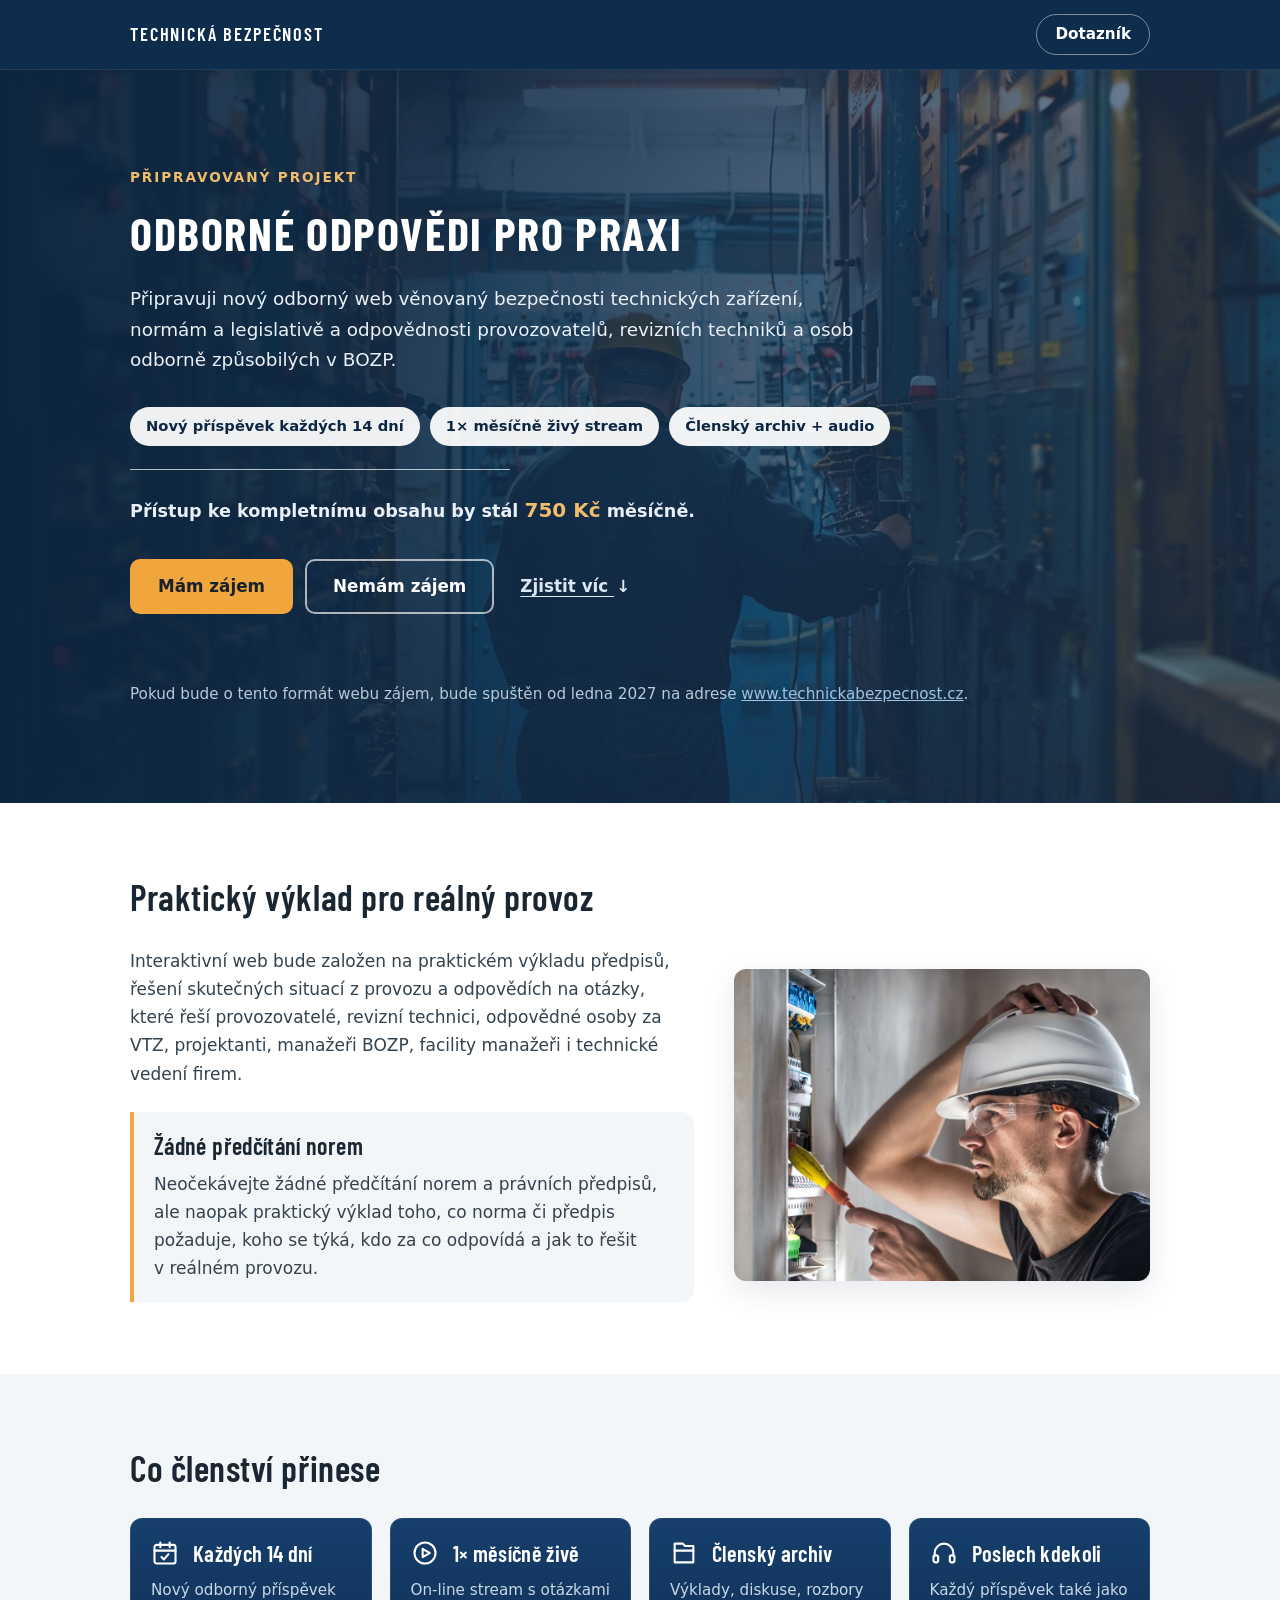
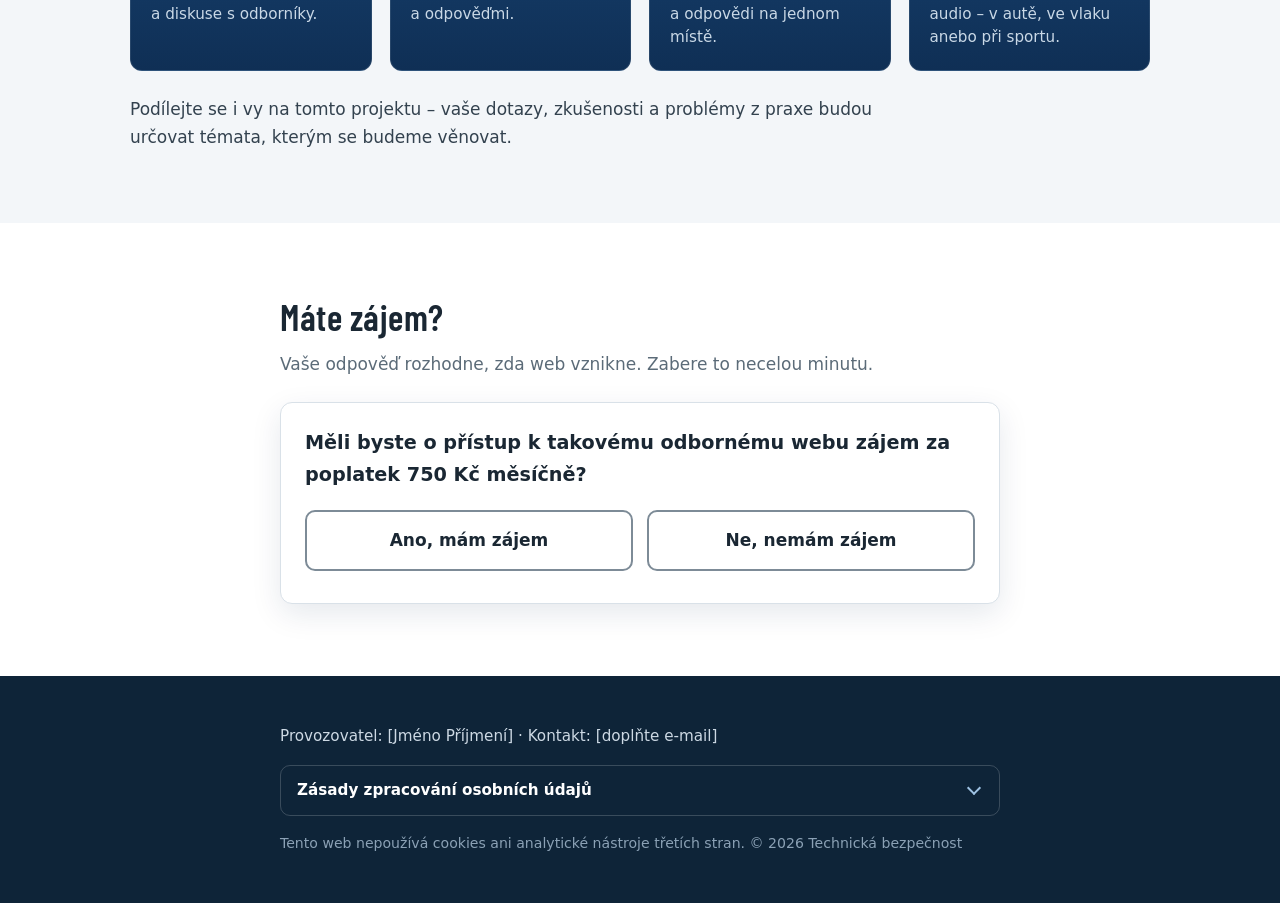
==== index.html @ 7aa8d055 "Nasazovací větev pro Hostinger public_html (generováno z claude/tech-security-landing-vhxx5r @ ac2c6" ====
<!DOCTYPE html>
<html lang="cs">
<head>
<meta charset="utf-8">
<meta name="viewport" content="width=device-width, initial-scale=1">
<title>Technická bezpečnost – odborné odpovědi pro praxi</title>
<meta name="description" content="Nový odborný web o bezpečnosti technických zařízení: praktický výklad norem, diskuse s odborníky a měsíční on-line stream. Plánované spuštění v lednu 2027.">
<meta property="og:type" content="website">
<meta property="og:title" content="Technická bezpečnost – odborné odpovědi pro praxi">
<meta property="og:description" content="Praktický výklad předpisů pro provozovatele, revizní techniky a manažery BOZP. Každých 14 dní nový příspěvek, 1× měsíčně on-line stream. Zapojte se.">
<!-- Po nasazení doplňte absolutní URL obrázku, např. https://vase-domena.cz/assets/og-image.jpg -->
<meta property="og:image" content="/assets/og-image.jpg">
<meta property="og:locale" content="cs_CZ">
<meta name="theme-color" content="#12365c">
<link rel="icon" href="favicon.svg" type="image/svg+xml">
<link rel="apple-touch-icon" href="assets/apple-touch-icon.png">
<link rel="stylesheet" href="assets/style.css">
<script src="assets/app.js" defer></script>
</head>
<body>
<a class="skip-link" href="#main">Přeskočit na obsah</a>

<header class="site-header">
  <div class="container header-row">
    <p class="brand">Technická bezpečnost</p>
    <a class="header-cta" href="#dotaznik">Dotazník</a>
  </div>
</header>

<main id="main">

  <section class="hero">
    <div class="container">
      <p class="eyebrow">Připravovaný projekt</p>
      <h1>Odborné odpovědi pro praxi</h1>
      <p class="lead">Připravuji nový odborný web věnovaný bezpečnosti technických zařízení, normám a&nbsp;legislativě a&nbsp;odpovědnosti provozovatelů, revizních techniků a&nbsp;osob odborně způsobilých v&nbsp;BOZP.</p>
      <ul class="hero-facts" role="list">
        <li>Nový příspěvek každých 14&nbsp;dní</li>
        <li>1×&nbsp;měsíčně živý stream</li>
        <li>Členský archiv + audio</li>
      </ul>
      <p class="hero-price">Přístup ke kompletnímu obsahu by stál <strong>750&nbsp;Kč</strong> měsíčně.</p>
      <div class="hero-actions">
        <a class="btn btn-accent" href="#dotaznik" data-vyber="ANO" aria-expanded="false" aria-controls="hero-panel-ano">Mám zájem</a>
        <a class="btn btn-outline-light" href="#dotaznik" data-vyber="NE" aria-expanded="false" aria-controls="hero-panel-ne">Nemám zájem</a>
        <a class="btn btn-ghost" href="#detaily">Zjistit víc <span aria-hidden="true">↓</span></a>
      </div>

      <div class="hero-form">
        <div id="hero-status" class="form-status"></div>
        <div class="hero-panel" id="hero-panel-ano">
          <div class="hero-panel-inner">
            <form id="form-ano-hero" class="reg-form hero-reg" action="api/submit.php" method="post">
              <input type="hidden" name="answer" value="ANO">
              <div class="hp-field" aria-hidden="true">
                <label for="kontrola-hero">Toto pole nevyplňujte</label>
                <input type="text" id="kontrola-hero" name="kontrola" tabindex="-1" autocomplete="off">
              </div>
              <div class="field-grid">
                <div class="field">
                  <label for="jmeno-h">Jméno</label>
                  <input type="text" id="jmeno-h" name="jmeno" required maxlength="100" autocomplete="given-name" aria-describedby="err-jmeno-h">
                  <p class="field-error" id="err-jmeno-h" hidden></p>
                </div>
                <div class="field">
                  <label for="prijmeni-h">Příjmení</label>
                  <input type="text" id="prijmeni-h" name="prijmeni" required maxlength="100" autocomplete="family-name" aria-describedby="err-prijmeni-h">
                  <p class="field-error" id="err-prijmeni-h" hidden></p>
                </div>
              </div>
              <div class="field">
                <label for="profese-h">Profese</label>
                <input type="text" id="profese-h" name="profese" required maxlength="100" autocomplete="organization-title" aria-describedby="hint-profese-h err-profese-h">
                <p class="field-hint" id="hint-profese-h">Např. revizní technik, manažer BOZP, facility manažer…</p>
                <p class="field-error" id="err-profese-h" hidden></p>
              </div>
              <div class="field">
                <label for="email-h">E-mail</label>
                <input type="email" id="email-h" name="email" required maxlength="254" autocomplete="email" inputmode="email" placeholder="jmeno@firma.cz" aria-describedby="hint-email-h err-email-h">
                <p class="field-hint" id="hint-email-h">E-mail použijeme jen k&nbsp;informování o&nbsp;tomto projektu.</p>
                <p class="field-error" id="err-email-h" hidden></p>
              </div>
              <div class="form-error" id="form-error-ano-hero" role="alert" hidden></div>
              <button class="btn btn-accent" type="submit">Odeslat / Mám zájem</button>
              <p class="gdpr-note">Odesláním formuláře projevujete zájem o&nbsp;připravovanou službu a&nbsp;žádáte o&nbsp;zaslání informace o&nbsp;jejím spuštění. Jméno, příjmení, profesi a&nbsp;e-mail zpracovávám jen pro tento účel a&nbsp;nejpozději do 31.&nbsp;3.&nbsp;2027 je smažu. Podrobnosti: <a href="#zasady-text">Zásady zpracování osobních údajů</a>.</p>
            </form>
          </div>
        </div>
        <div class="hero-panel" id="hero-panel-ne">
          <div class="hero-panel-inner">
            <form id="form-ne-hero" class="ne-form hero-ne" action="api/submit.php" method="post">
              <input type="hidden" name="answer" value="NE">
              <div class="hp-field" aria-hidden="true">
                <label for="kontrola-hero-ne">Toto pole nevyplňujte</label>
                <input type="text" id="kontrola-hero-ne" name="kontrola" tabindex="-1" autocomplete="off">
              </div>
              <p class="ne-intro">Rozumíme. Potvrďte prosím svou odpověď&nbsp;– je zcela anonymní.</p>
              <div class="form-error" role="alert" hidden></div>
              <button class="btn btn-secondary" type="submit">Odeslat odpověď</button>
            </form>
          </div>
        </div>
      </div>

      <p class="hero-note">Pokud bude o&nbsp;tento formát webu zájem, bude spuštěn od ledna 2027 na adrese <a href="https://www.technickabezpecnost.cz">www.technickabezpecnost.cz</a>.</p>
    </div>
  </section>

  <section class="section" id="detaily" aria-labelledby="h-detaily">
    <div class="container">
      <h2 id="h-detaily">Praktický výklad pro reálný provoz</h2>
      <div class="split">
        <div class="split-text">
          <p>Interaktivní web bude založen na praktickém výkladu předpisů, řešení skutečných situací z&nbsp;provozu a&nbsp;odpovědích na otázky, které řeší provozovatelé, revizní technici, odpovědné osoby za VTZ, projektanti, manažeři BOZP, facility manažeři i&nbsp;technické vedení firem.</p>
          <div class="callout">
            <h3>Žádné předčítání norem</h3>
            <p>Neočekávejte žádné předčítání norem a&nbsp;právních předpisů, ale naopak praktický výklad toho, co norma či předpis požaduje, koho se týká, kdo za co odpovídá a&nbsp;jak to řešit v&nbsp;reálném provozu.</p>
          </div>
        </div>
        <figure class="split-media">
          <img src="assets/foto-vyklad.jpg" alt="Revizní technik v ochranné přilbě a brýlích kontroluje rozvaděč s pojistkami" width="1000" height="750" loading="lazy">
        </figure>
      </div>
    </div>
  </section>

  <section class="section section-soft" aria-labelledby="h-obsah">
    <div class="container">
      <h2 id="h-obsah">Co členství přinese</h2>
      <div class="cards">
        <article class="card">
          <div class="card-icon" aria-hidden="true">
            <svg viewBox="0 0 24 24" fill="none" stroke="currentColor" stroke-width="1.8" stroke-linecap="round" stroke-linejoin="round"><rect x="3" y="5" width="18" height="16" rx="2"/><path d="M8 3v4M16 3v4M3 10h18"/><path d="M9 15.5l2 2 4-4.5"/></svg>
          </div>
          <h3>Každých 14&nbsp;dní</h3>
          <p>Nový odborný příspěvek a&nbsp;diskuse s&nbsp;odborníky.</p>
        </article>
        <article class="card">
          <div class="card-icon" aria-hidden="true">
            <svg viewBox="0 0 24 24" fill="none" stroke="currentColor" stroke-width="1.8" stroke-linecap="round" stroke-linejoin="round"><circle cx="12" cy="12" r="9"/><path d="M10 8.5l6 3.5-6 3.5z"/></svg>
          </div>
          <h3>1×&nbsp;měsíčně živě</h3>
          <p>On-line stream s&nbsp;otázkami a&nbsp;odpověďmi.</p>
        </article>
        <article class="card">
          <div class="card-icon" aria-hidden="true">
            <svg viewBox="0 0 24 24" fill="none" stroke="currentColor" stroke-width="1.8" stroke-linecap="round" stroke-linejoin="round"><path d="M4 4h7l2 2h7v14H4z"/><path d="M4 10h16"/></svg>
          </div>
          <h3>Členský archiv</h3>
          <p>Výklady, diskuse, rozbory a&nbsp;odpovědi na jednom místě.</p>
        </article>
        <article class="card">
          <div class="card-icon" aria-hidden="true">
            <svg viewBox="0 0 24 24" fill="none" stroke="currentColor" stroke-width="1.8" stroke-linecap="round" stroke-linejoin="round"><path d="M4 14v-2a8 8 0 0 1 16 0v2"/><rect x="3" y="14" width="4" height="6" rx="1.5"/><rect x="17" y="14" width="4" height="6" rx="1.5"/></svg>
          </div>
          <h3>Poslech kdekoli</h3>
          <p>Každý příspěvek také jako audio&nbsp;– v&nbsp;autě, ve vlaku anebo při sportu.</p>
        </article>
      </div>
      <p class="cards-outro">Podílejte se i&nbsp;vy na tomto projektu&nbsp;– vaše dotazy, zkušenosti a&nbsp;problémy z&nbsp;praxe budou určovat témata, kterým se budeme věnovat.</p>
    </div>
  </section>

  <section class="section poll-section" id="dotaznik" aria-labelledby="h-dotaznik">
    <div class="container narrow">
      <h2 id="h-dotaznik">Máte zájem?</h2>
      <p class="poll-lead">Vaše odpověď rozhodne, zda web vznikne. Zabere to necelou minutu.</p>
      <div class="poll">
        <p class="poll-question" id="poll-question">Měli byste o&nbsp;přístup k&nbsp;takovému odbornému webu zájem za poplatek 750&nbsp;Kč měsíčně?</p>

        <div class="poll-options" role="radiogroup" aria-labelledby="poll-question">
          <span class="poll-option">
            <input class="poll-radio" type="radio" id="ans-ano" name="answer_ui" value="ANO">
            <label class="poll-btn" for="ans-ano">Ano, mám zájem</label>
          </span>
          <span class="poll-option">
            <input class="poll-radio" type="radio" id="ans-ne" name="answer_ui" value="NE">
            <label class="poll-btn" for="ans-ne">Ne, nemám zájem</label>
          </span>
        </div>

        <!-- Úspěch se ohlašuje přesunem fokusu (JS); live region by
             způsobil dvojí čtení toutéž čtečkou. -->
        <div id="form-status" class="form-status"></div>

        <div class="form-panel panel-ano">
          <div class="form-panel-inner">
            <form id="form-ano" class="reg-form" action="api/submit.php" method="post">
              <input type="hidden" name="answer" value="ANO">
              <div class="hp-field" aria-hidden="true">
                <label for="kontrola-ano">Toto pole nevyplňujte</label>
                <input type="text" id="kontrola-ano" name="kontrola" tabindex="-1" autocomplete="off">
              </div>
              <p class="reg-intro">Skvělé! Nechte nám na sebe kontakt&nbsp;– dáme vám vědět, jakmile bude o&nbsp;spuštění webu rozhodnuto. Všechna pole jsou povinná.</p>
              <div class="field-grid">
                <div class="field">
                  <label for="jmeno">Jméno</label>
                  <input type="text" id="jmeno" name="jmeno" required maxlength="100" autocomplete="given-name" aria-describedby="err-jmeno">
                  <p class="field-error" id="err-jmeno" hidden></p>
                </div>
                <div class="field">
                  <label for="prijmeni">Příjmení</label>
                  <input type="text" id="prijmeni" name="prijmeni" required maxlength="100" autocomplete="family-name" aria-describedby="err-prijmeni">
                  <p class="field-error" id="err-prijmeni" hidden></p>
                </div>
              </div>
              <div class="field">
                <label for="profese">Profese</label>
                <input type="text" id="profese" name="profese" required maxlength="100" autocomplete="organization-title" aria-describedby="hint-profese err-profese">
                <p class="field-hint" id="hint-profese">Např. revizní technik, manažer BOZP, facility manažer…</p>
                <p class="field-error" id="err-profese" hidden></p>
              </div>
              <div class="field">
                <label for="email">E-mail</label>
                <input type="email" id="email" name="email" required maxlength="254" autocomplete="email" inputmode="email" placeholder="jmeno@firma.cz" aria-describedby="hint-email err-email">
                <p class="field-hint" id="hint-email">E-mail použijeme jen k&nbsp;informování o&nbsp;tomto projektu.</p>
                <p class="field-error" id="err-email" hidden></p>
              </div>
              <div class="form-error" id="form-error-ano" role="alert" hidden></div>
              <button class="btn btn-accent" type="submit">Odeslat / Mám zájem</button>
              <p class="gdpr-note">Odesláním formuláře projevujete zájem o&nbsp;připravovanou službu a&nbsp;žádáte o&nbsp;zaslání informace o&nbsp;jejím spuštění. Jméno, příjmení, profesi a&nbsp;e-mail zpracovávám jen pro tento účel a&nbsp;nejpozději do 31.&nbsp;3.&nbsp;2027 je smažu. Podrobnosti: <a href="#zasady-text">Zásady zpracování osobních údajů</a>.</p>
            </form>
          </div>
        </div>

        <div class="form-panel panel-ne">
          <div class="form-panel-inner">
            <form id="form-ne" class="ne-form" action="api/submit.php" method="post">
              <input type="hidden" name="answer" value="NE">
              <div class="hp-field" aria-hidden="true">
                <label for="kontrola-ne">Toto pole nevyplňujte</label>
                <input type="text" id="kontrola-ne" name="kontrola" tabindex="-1" autocomplete="off">
              </div>
              <p class="ne-intro">Rozumíme. I&nbsp;záporná odpověď nám pomůže rozhodnout o&nbsp;podobě projektu. Odpověď je zcela anonymní.</p>
              <div class="form-error" id="form-error-ne" role="alert" hidden></div>
              <button class="btn btn-secondary" type="submit">Odeslat odpověď</button>
            </form>
          </div>
        </div>
      </div>
    </div>
  </section>

</main>

<footer class="site-footer">
  <div class="container narrow">
    <p class="footer-owner">Provozovatel: [Jméno Příjmení] · Kontakt: [doplňte e-mail]</p>
    <details id="zasady" class="privacy">
      <summary>Zásady zpracování osobních údajů</summary>
      <div class="privacy-body">
        <p id="zasady-text"><strong>Správce:</strong> [Jméno Příjmení], fyzická osoba připravující projekt Technická bezpečnost, e-mail: [doplňte e-mail].</p>
        <p><strong>Jaké údaje a&nbsp;proč:</strong> Pokud vyplníte registrační formulář zájemce, zpracovávám vaše jméno, příjmení, profesi a&nbsp;e-mailovou adresu, a&nbsp;to výhradně za účelem vyhodnocení zájmu o&nbsp;připravovanou službu a&nbsp;zaslání informace o&nbsp;jejím spuštění (nejpozději do konce listopadu 2026). Právním základem je provedení opatření před uzavřením smlouvy na vaši žádost (čl.&nbsp;6 odst.&nbsp;1 písm.&nbsp;b) GDPR). Poskytnutí údajů je dobrovolné; bez nich vám však informaci o&nbsp;spuštění nebudu moci zaslat. Odpověď „NE“ se ukládá zcela anonymně, bez jakýchkoli osobních údajů.</p>
        <p><strong>Doba uložení:</strong> Údaje uchovám do odeslání informace o&nbsp;rozhodnutí o&nbsp;spuštění či nespuštění služby a&nbsp;poté po přiměřenou dobu pro vyřízení případných navazujících žádostí, nejpozději do 31.&nbsp;3.&nbsp;2027. Poté je smažu. Pokud se ke spuštěné službě zaregistrujete, budou vaše údaje dále zpracovávány v&nbsp;rámci smluvního vztahu, o&nbsp;čemž budete samostatně informováni.</p>
        <p><strong>Komu údaje předávám:</strong> Nikomu, s&nbsp;výjimkou poskytovatele webhostingu, na jehož serverech data technicky leží (zpracovatel). Údaje nepředávám mimo EU/EHP a&nbsp;nevyužívám je k&nbsp;automatizovanému rozhodování ani profilování. Server poskytovatele může z&nbsp;bezpečnostních důvodů krátkodobě zaznamenávat IP adresy v&nbsp;provozních lozích.</p>
        <p><strong>Cookies:</strong> Tento web nepoužívá žádné cookies ani jiné sledovací technologie.</p>
        <p><strong>Vaše práva:</strong> Máte právo na přístup ke svým údajům, jejich opravu či výmaz, omezení zpracování, přenositelnost a&nbsp;právo vznést námitku. Stačí napsat na výše uvedený e-mail. Máte rovněž právo podat stížnost u&nbsp;Úřadu pro ochranu osobních údajů (<a href="https://uoou.gov.cz">uoou.gov.cz</a>).</p>
      </div>
    </details>
    <p class="footer-meta">Tento web nepoužívá cookies ani analytické nástroje třetích stran. © 2026 Technická bezpečnost</p>
  </div>
</footer>

</body>
</html>
---- assets/style.css ----
/* ============================================================
   Technická bezpečnost – landing page
   Čisté CSS bez závislostí. Tělový text: systémová písma.
   Nadpisy: Barlow Condensed – self-host (OFL, viz fonts/
   LICENSE-OFL.txt), žádné externí CDN kvůli GDPR.
   ============================================================ */

@font-face {
  font-family: 'Barlow Condensed';
  font-style: normal;
  font-display: swap;
  font-weight: 600;
  src: url('fonts/barlow-condensed-latin-ext-600-normal.woff2') format('woff2');
  unicode-range: U+0100-02BA, U+02BD-02C5, U+02C7-02CC, U+02CE-02D7, U+02DD-02FF, U+0304, U+0308, U+0329, U+1D00-1DBF, U+1E00-1E9F, U+1EF2-1EFF, U+2020, U+20A0-20AB, U+20AD-20C0, U+2113, U+2C60-2C7F, U+A720-A7FF;
}

@font-face {
  font-family: 'Barlow Condensed';
  font-style: normal;
  font-display: swap;
  font-weight: 600;
  src: url('fonts/barlow-condensed-latin-600-normal.woff2') format('woff2');
  unicode-range: U+0000-00FF, U+0131, U+0152-0153, U+02BB-02BC, U+02C6, U+02DA, U+02DC, U+0304, U+0308, U+0329, U+2000-206F, U+20AC, U+2122, U+2191, U+2193, U+2212, U+2215, U+FEFF, U+FFFD;
}

@font-face {
  font-family: 'Barlow Condensed';
  font-style: normal;
  font-display: swap;
  font-weight: 700;
  src: url('fonts/barlow-condensed-latin-ext-700-normal.woff2') format('woff2');
  unicode-range: U+0100-02BA, U+02BD-02C5, U+02C7-02CC, U+02CE-02D7, U+02DD-02FF, U+0304, U+0308, U+0329, U+1D00-1DBF, U+1E00-1E9F, U+1EF2-1EFF, U+2020, U+20A0-20AB, U+20AD-20C0, U+2113, U+2C60-2C7F, U+A720-A7FF;
}

@font-face {
  font-family: 'Barlow Condensed';
  font-style: normal;
  font-display: swap;
  font-weight: 700;
  src: url('fonts/barlow-condensed-latin-700-normal.woff2') format('woff2');
  unicode-range: U+0000-00FF, U+0131, U+0152-0153, U+02BB-02BC, U+02C6, U+02DA, U+02DC, U+0304, U+0308, U+0329, U+2000-206F, U+20AC, U+2122, U+2191, U+2193, U+2212, U+2215, U+FEFF, U+FFFD;
}

:root {
  --c-primary: #12365c;
  --c-primary-dark: #0c2743;
  --c-hero-top: #0e2c4c;
  --c-hero-bottom: #16406e;
  --c-accent: #f0a63c;
  --c-accent-text: #17222c;
  --c-ink: #1a2733;
  --c-body: #33424f;
  --c-muted: #5b6b78;
  --c-bg: #ffffff;
  --c-bg-soft: #f3f6f9;
  --c-line: #d9e1e8;
  /* Rámečky ovládacích prvků musí mít kontrast >= 3:1 (WCAG 1.4.11);
     světlá --c-line zůstává jen pro dekorativní okraje karet. */
  --c-line-strong: #7d8b97;
  --c-ok: #1e7d43;
  --c-ok-bg: #ecf7f0;
  --c-err: #b3261e;
  --c-err-bg: #fdecea;
  --c-footer-bg: #0e2438;
  --c-footer-text: #cdd9e4;
  --radius: 12px;
  --shadow: 0 10px 30px rgba(14, 44, 76, 0.10);
  --focus: #12365c;
}

* { box-sizing: border-box; }

html {
  scroll-behavior: smooth;
}

body {
  margin: 0;
  font-family: system-ui, -apple-system, "Segoe UI", Roboto, "Helvetica Neue", Arial, sans-serif;
  font-size: 1.0625rem;
  line-height: 1.65;
  color: var(--c-body);
  background: var(--c-bg);
  -webkit-text-size-adjust: 100%;
}

h1, h2, h3 {
  font-family: 'Barlow Condensed', 'Arial Narrow', Arial, system-ui, sans-serif;
  font-weight: 600;
  letter-spacing: 0.015em;
  color: var(--c-ink);
  line-height: 1.2;
  margin: 0 0 0.6em;
}

p { margin: 0 0 1em; }

a { color: var(--c-primary); }
a:hover { color: var(--c-primary-dark); }

:focus-visible {
  outline: 3px solid var(--focus);
  outline-offset: 2px;
  border-radius: 4px;
}

.container {
  max-width: 1060px;
  margin: 0 auto;
  padding: 0 20px;
}

.container.narrow { max-width: 760px; }

/* --- Skip link -------------------------------------------- */

.skip-link {
  position: absolute;
  left: -9999px;
  top: 0;
  background: var(--c-primary);
  color: #fff;
  padding: 10px 18px;
  border-radius: 0 0 8px 0;
  z-index: 100;
}

.skip-link:focus {
  left: 0;
  outline-color: #f2bd6b;
}

/* --- Hlavička a hero -------------------------------------- */

.site-header {
  background: var(--c-hero-top);
  border-bottom: 1px solid rgba(255, 255, 255, 0.08);
}

.header-row {
  display: flex;
  align-items: center;
  justify-content: space-between;
  padding-top: 14px;
  padding-bottom: 14px;
}

.brand {
  margin: 0;
  color: #fff;
  font-family: 'Barlow Condensed', 'Arial Narrow', Arial, system-ui, sans-serif;
  font-weight: 600;
  letter-spacing: 0.1em;
  text-transform: uppercase;
  font-size: 1.15rem;
}

.header-cta {
  color: #fff;
  text-decoration: none;
  font-weight: 600;
  font-size: 0.95rem;
  border: 1px solid rgba(255, 255, 255, 0.45);
  border-radius: 999px;
  padding: 7px 18px;
}

.header-cta:hover {
  color: #fff;
  background: rgba(255, 255, 255, 0.12);
}

.hero {
  /* Fotografie s modrým překryvem: vlevo téměř neprůhledný kvůli textu,
     vpravo nechává vyniknout snímek. Barva pod tím je fallback,
     kdyby se fotografie nenačetla. */
  background-color: var(--c-hero-top);
  background-image:
    linear-gradient(100deg, rgba(11, 36, 62, 0.95) 0%, rgba(13, 42, 72, 0.84) 45%, rgba(16, 48, 82, 0.52) 100%),
    url('foto-hero.jpg');
  background-size: cover, cover;
  background-position: center, center 35%;
  color: #e9f0f7;
  padding: 96px 0;
}

/* Na úzkém displeji jde text přes celou šířku – překryv musí být plošný */
@media (max-width: 760px) {
  .hero {
    background-image:
      linear-gradient(rgba(11, 36, 62, 0.93), rgba(13, 42, 72, 0.88)),
      url('foto-hero.jpg');
  }
}

.hero .eyebrow {
  color: #f2bd6b;
  text-transform: uppercase;
  letter-spacing: 0.14em;
  font-size: 0.85rem;
  font-weight: 700;
  margin-bottom: 16px;
}

.hero h1 {
  color: #fff;
  text-transform: uppercase;
  font-weight: 700;
  font-size: clamp(1.9rem, 4vw, 2.9rem);
  letter-spacing: 0.035em;
  margin-bottom: 24px;
}

.hero .lead {
  font-size: 1.15rem;
  max-width: 62ch;
  margin-bottom: 0;
}

.hero-facts {
  list-style: none;
  display: flex;
  flex-wrap: wrap;
  gap: 10px;
  padding: 0 0 24px;
  margin: 32px 0 0;
  width: fit-content;
  max-width: 100%;
  position: relative;
}

/* Oddělovač pod štítky: jedna nepřerušovaná bílá linka, 1 px,
   v poloviční šíři řady štítků */
.hero-facts::after {
  content: "";
  position: absolute;
  left: 0;
  bottom: 0;
  width: 50%;
  height: 1px;
  background: rgba(255, 255, 255, 0.7);
}

.hero-facts li {
  background: rgba(255, 255, 255, 0.93);
  border-radius: 999px;
  padding: 7px 16px;
  font-size: 0.92rem;
  font-weight: 600;
  color: var(--c-primary-dark);
  white-space: nowrap;
}

.hero-price {
  font-size: 1.1rem;
  font-weight: 700;
  color: #e9f0f7;
  margin: 24px 0 0;
}

.hero-price strong {
  color: #f2bd6b;
  font-size: 1.25rem;
}

.hero-actions {
  display: flex;
  flex-wrap: wrap;
  gap: 12px;
  margin: 32px 0 16px;
}

/* --- Formulář přímo v hero ---------------------------------- */

.hero-form {
  max-width: 620px;
}

.hero-panel {
  display: grid;
  grid-template-rows: 0fr;
  visibility: hidden;
  transition: grid-template-rows 0.35s ease, visibility 0s linear 0.35s;
}

.hero-panel-inner {
  min-height: 0;
  overflow: hidden;
  padding: 2px 0 24px;
}

.hero-panel.open {
  grid-template-rows: 1fr;
  visibility: visible;
  transition: grid-template-rows 0.35s ease, visibility 0s;
}

/* Rozbalený formulář dostává vlastní tmavou podložku – drží osu
   stránky a text nikdy neleží na surové fotografii */
.hero-reg, .hero-ne {
  background: rgba(9, 30, 52, 0.55);
  border: 1px solid rgba(255, 255, 255, 0.10);
  border-radius: var(--radius);
  padding: 20px;
}

.hero-reg .gdpr-note {
  margin-top: 18px;
  padding-top: 14px;
  border-top: 1px solid rgba(255, 255, 255, 0.16);
}

.hero-reg .field label { color: #e9f0f7; }
.hero-reg .field-hint { color: #b9c9d9; }
.hero-reg .field-error { color: #ffb0a6; }
.hero-reg .gdpr-note { color: #b9c9d9; }
.hero-reg .gdpr-note a { color: #9fc3e4; }
.hero-reg .gdpr-note a:hover { color: #c9dff2; }

.hero-ne .ne-intro { color: #e9f0f7; }

#hero-status .success-box { margin: 20px 0 24px; }

/* Rozbalený stav CTA (nastavuje JS přes aria-expanded) */
a[data-vyber][aria-expanded="true"].btn-accent {
  background: #d98a1f;
  color: var(--c-accent-text);
}

a[data-vyber][aria-expanded="true"].btn-outline-light {
  background: rgba(255, 255, 255, 0.18);
}

/* Po odpovědi zmizí CTA volby i formuláře v hero */
.hero-answered a[data-vyber],
.hero-answered .hero-panel {
  display: none;
}

.hero-answered .hero-actions { margin: 24px 0 6px; }
.hero-answered .btn-ghost { padding-left: 0; }

.hero-note {
  color: #b9c9d9;
  font-size: 0.95rem;
  margin: 0;
}

.hero-note a {
  color: #9fc3e4;
}

.hero-note a:hover {
  color: #c9dff2;
}

/* Na tmavém pozadí musí být focus kroužek světlý */
.site-header :focus-visible,
.hero :focus-visible,
.site-footer :focus-visible {
  outline-color: #f2bd6b;
}

/* --- Tlačítka --------------------------------------------- */

.btn {
  display: inline-block;
  border: 0;
  border-radius: 10px;
  padding: 14px 28px;
  font-size: 1.05rem;
  font-weight: 700;
  font-family: inherit;
  text-decoration: none;
  cursor: pointer;
  transition: background-color 0.15s ease, transform 0.15s ease;
}

.btn:active { transform: translateY(1px); }

.btn-accent {
  background: var(--c-accent);
  color: var(--c-accent-text);
}

.btn-accent:hover {
  background: #e69426;
  color: var(--c-accent-text);
}

.btn-primary {
  background: var(--c-primary);
  color: #fff;
}

.btn-primary:hover {
  background: var(--c-primary-dark);
  color: #fff;
}

.btn-secondary {
  background: #fff;
  color: var(--c-primary);
  border: 2px solid var(--c-primary);
  padding: 12px 26px;
}

.btn-secondary:hover {
  background: var(--c-bg-soft);
}

/* Světlá obrysová a nenápadná varianta pro CTA na tmavém hero */
.btn-outline-light {
  background: transparent;
  color: #fff;
  border: 2px solid rgba(255, 255, 255, 0.65);
  padding: 12px 26px;
}

.btn-outline-light:hover {
  background: rgba(255, 255, 255, 0.12);
  color: #fff;
}

.btn-ghost {
  background: transparent;
  color: #dbe6f1;
  padding: 14px 14px;
  text-decoration: underline;
  text-underline-offset: 4px;
  font-weight: 600;
}

.btn-ghost:hover {
  color: #fff;
}

/* Šipka není součást podtržení */
.btn-ghost span {
  display: inline-block;
  text-decoration: none;
  margin-left: 2px;
}

.btn[disabled] {
  opacity: 0.65;
  cursor: wait;
}

/* --- Sekce ------------------------------------------------- */

.section { padding: 72px 0; }

.section-soft { background: var(--c-bg-soft); }

.section h2 {
  font-size: clamp(1.65rem, 3.4vw, 2.25rem);
  margin-bottom: 0.8em;
}

/* Dvousloupcová sekce text + obrázek */
.split {
  display: grid;
  grid-template-columns: minmax(0, 1.15fr) minmax(0, 0.85fr);
  gap: 40px;
  align-items: center;
}

.split-media {
  margin: 0;
}

.split-media img {
  display: block;
  width: 100%;
  height: auto;
  border-radius: var(--radius);
  box-shadow: var(--shadow);
}

@media (max-width: 760px) {
  .split { grid-template-columns: 1fr; gap: 24px; }
  .split-media { max-width: 380px; margin: 0 auto; }
}

.callout {
  border-left: 4px solid var(--c-accent);
  background: var(--c-bg-soft);
  border-radius: 0 var(--radius) var(--radius) 0;
  padding: 20px;
  margin-top: 24px;
}

.callout h3 {
  font-size: 1.5rem;
  margin-bottom: 0.4em;
}

.callout p { margin: 0; }

/* --- Karty ------------------------------------------------- */

.cards {
  display: grid;
  grid-template-columns: repeat(auto-fit, minmax(230px, 1fr));
  gap: 18px;
}

.cards-outro {
  max-width: 72ch;
  margin: 24px 0 0;
}

/* Karty: hlavička ikonka+nadpis vedle sebe, popisek přes celou šířku –
   žádné prázdné rohy ani těsné lámání textu. */
.card {
  display: grid;
  grid-template-columns: 28px 1fr;
  column-gap: 14px;
  align-items: center;
  align-content: start;
  background: linear-gradient(180deg, #163f6c, #0f2f55);
  border: 1px solid rgba(255, 255, 255, 0.10);
  border-radius: var(--radius);
  padding: 20px;
}

.card-icon {
  width: 28px;
  height: 28px;
  color: #fff;
}

.card-icon svg {
  width: 100%;
  height: 100%;
}

.card h3 {
  font-size: 1.4rem;
  margin: 0;
  color: #fff;
}

.card p {
  grid-column: 1 / -1;
  margin: 12px 0 0;
  font-size: 0.95rem;
  line-height: 1.55;
  color: #c9d8e6;
}

/* --- Dotazník ---------------------------------------------- */

.poll-section,
#detaily {
  scroll-margin-top: 20px;
}

.poll-section h2 { margin-bottom: 12px; }

.poll-lead {
  color: var(--c-muted);
  margin: 0 0 24px;
}

#dotaznik.answered .poll-lead { display: none; }

.poll {
  background: var(--c-bg);
  border: 1px solid var(--c-line);
  border-radius: var(--radius);
  box-shadow: var(--shadow);
  padding: 24px;
}

.poll-question {
  font-size: 1.2rem;
  font-weight: 700;
  color: var(--c-ink);
  margin-bottom: 20px;
}

.poll-options {
  display: flex;
  gap: 14px;
  flex-wrap: wrap;
  margin-bottom: 8px;
}

.poll-option { flex: 1 1 200px; display: flex; }

/* Radio je skryté vizuálně, ale zůstává ovladatelné klávesnicí */
.poll-radio {
  position: absolute;
  width: 1px;
  height: 1px;
  margin: -1px;
  padding: 0;
  overflow: hidden;
  clip: rect(0 0 0 0);
  white-space: nowrap;
  border: 0;
}

.poll-btn {
  flex: 1;
  text-align: center;
  border: 2px solid var(--c-line-strong);
  border-radius: 10px;
  padding: 14px 18px;
  font-weight: 700;
  color: var(--c-ink);
  cursor: pointer;
  transition: border-color 0.15s ease, background-color 0.15s ease, color 0.15s ease;
}

.poll-btn:hover { border-color: var(--c-primary); }

/* Během odesílání jsou volby zamčené i vizuálně */
.poll-radio:disabled + .poll-btn {
  opacity: 0.65;
  cursor: default;
}

.poll-radio:checked + .poll-btn {
  background: var(--c-primary);
  border-color: var(--c-primary);
  color: #fff;
}

/* Fallback pro prohlížeče bez :focus-visible – bez něj by fokus
   na klipem skrytém radiu neměl žádnou viditelnou indikaci. */
.poll-radio:focus + .poll-btn {
  outline: 3px solid var(--focus);
  outline-offset: 2px;
}

/* Moderní prohlížeče indikaci omezí jen na klávesnicový fokus. */
.poll-radio:focus:not(:focus-visible) + .poll-btn {
  outline: none;
}

.poll-radio:focus-visible + .poll-btn {
  outline: 3px solid var(--focus);
  outline-offset: 2px;
}

/* --- Rozbalovací panely ------------------------------------
   Základ (starý prohlížeč bez :has a bez JS): oba panely jsou vidět.
   S podporou :has je řídí zaškrtnuté radio – i bez JavaScriptu.
   JavaScript v prohlížeči bez :has přepíná třídu .open (html.no-has).
   ------------------------------------------------------------ */

.form-panel {
  display: grid;
  grid-template-rows: 1fr;
}

.form-panel-inner { min-height: 0; padding: 0 4px; margin: 0 -4px; }

@supports selector(:has(*)) {
  .form-panel {
    grid-template-rows: 0fr;
    visibility: hidden;
    transition: grid-template-rows 0.35s ease, visibility 0s linear 0.35s;
  }

  .form-panel-inner { overflow: hidden; }

  .poll:has(#ans-ano:checked) .panel-ano,
  .poll:has(#ans-ne:checked) .panel-ne {
    grid-template-rows: 1fr;
    visibility: visible;
    transition: grid-template-rows 0.35s ease, visibility 0s;
  }
}

/* JS fallback bez :has – bez animace; display místo grid+visibility,
   aby fungoval i v prohlížečích bez CSS gridu. */
html.no-has .form-panel {
  display: none;
}

html.no-has .form-panel.open {
  display: block;
}

/* Po úspěšném odeslání zmizí otázka i formuláře */
.poll.poll-done .poll-question,
.poll.poll-done .poll-options,
.poll.poll-done .form-panel {
  display: none;
}

/* --- Formuláře --------------------------------------------- */

.reg-form, .ne-form { padding-top: 18px; }

.reg-intro, .ne-intro { color: var(--c-body); }

.field-grid {
  display: grid;
  grid-template-columns: 1fr 1fr;
  gap: 0 16px;
}

.field { margin-bottom: 16px; }

.field label {
  display: block;
  font-weight: 600;
  font-size: 0.95rem;
  color: var(--c-ink);
  margin-bottom: 6px;
}

.field input {
  width: 100%;
  font: inherit;
  color: var(--c-ink);
  background: #fff;
  border: 1.5px solid var(--c-line-strong);
  border-radius: 10px;
  padding: 11px 13px;
}

.field input::placeholder {
  color: var(--c-muted);
  opacity: 1;
}

.field input:focus-visible {
  outline: 3px solid var(--focus);
  outline-offset: 1px;
  border-color: var(--c-primary);
}

.field input[aria-invalid="true"] {
  border-color: var(--c-err);
}

.field-hint {
  font-size: 0.88rem;
  color: var(--c-muted);
  margin: 6px 0 0;
}

.field-error {
  font-size: 0.9rem;
  font-weight: 600;
  color: var(--c-err);
  margin: 6px 0 0;
}

.form-error {
  background: var(--c-err-bg);
  color: var(--c-err);
  font-weight: 600;
  border-radius: 10px;
  padding: 12px 16px;
  margin-bottom: 16px;
}

.gdpr-note {
  font-size: 0.88rem;
  color: var(--c-muted);
  margin: 14px 0 0;
}

/* Honeypot – mimo obrazovku, pro roboty ale v DOM */
.hp-field {
  position: absolute;
  left: -9999px;
  top: auto;
  width: 1px;
  height: 1px;
  overflow: hidden;
}

/* --- Success ------------------------------------------------ */

.form-status:focus { outline: none; }

.success-box {
  display: flex;
  gap: 14px;
  align-items: flex-start;
  background: var(--c-ok-bg);
  border: 1px solid #bfe3cc;
  border-radius: var(--radius);
  padding: 20px;
}

.success-box .success-icon {
  flex: 0 0 auto;
  width: 30px;
  height: 30px;
  color: var(--c-ok);
}

.success-box p {
  margin: 2px 0 0;
  font-weight: 600;
  color: #14532d;
}

/* --- Patička ------------------------------------------------ */

.site-footer {
  background: var(--c-footer-bg);
  color: var(--c-footer-text);
  padding: 48px 0;
  font-size: 0.95rem;
}

.site-footer a { color: #9fc3e4; }
.site-footer a:hover { color: #c9dff2; }

.footer-owner { margin-bottom: 16px; }

.privacy {
  border: 1px solid rgba(255, 255, 255, 0.18);
  border-radius: 10px;
  padding: 0;
  margin-bottom: 16px;
}

.privacy summary {
  cursor: pointer;
  font-weight: 700;
  color: #fff;
  padding: 12px 44px 12px 16px;
  position: relative;
  list-style: none;
}

.privacy summary::-webkit-details-marker { display: none; }

.privacy summary::after {
  content: "";
  position: absolute;
  right: 20px;
  top: 50%;
  width: 8px;
  height: 8px;
  border-right: 2px solid #9fc3e4;
  border-bottom: 2px solid #9fc3e4;
  transform: translateY(-70%) rotate(45deg);
  transition: transform 0.2s ease;
}

.privacy[open] summary::after {
  transform: translateY(-30%) rotate(225deg);
}

.privacy-body {
  padding: 4px 16px 12px;
  font-size: 0.92rem;
}

.privacy-body strong { color: #fff; }

.footer-meta {
  margin: 0;
  color: #8ba1b5;
  font-size: 0.88rem;
}

/* --- Fallback stránky (odpovědi PHP bez JS) + admin --------- */

.fallback-page {
  background: var(--c-bg-soft);
  padding: 40px 16px;
}

.fallback-card {
  max-width: 640px;
  margin: 0 auto;
  background: #fff;
  border: 1px solid var(--c-line);
  border-radius: var(--radius);
  box-shadow: var(--shadow);
  padding: 32px 34px;
}

.fallback-card h1 {
  font-size: 1.5rem;
}

.admin-page .fallback-card { max-width: 960px; }

.stat-row {
  display: flex;
  gap: 14px;
  flex-wrap: wrap;
  margin: 18px 0;
}

.stat {
  flex: 1 1 140px;
  background: var(--c-bg-soft);
  border-radius: 10px;
  padding: 14px 18px;
  text-align: center;
}

.stat strong {
  display: block;
  font-size: 1.7rem;
  color: var(--c-primary);
}

.stat span {
  font-size: 0.88rem;
  color: var(--c-muted);
}

.table-wrap { overflow-x: auto; }

.admin-page table {
  border-collapse: collapse;
  width: 100%;
  font-size: 0.95rem;
}

.admin-page th, .admin-page td {
  text-align: left;
  border-bottom: 1px solid var(--c-line);
  padding: 8px 10px;
  white-space: nowrap;
}

.admin-page .note {
  color: var(--c-muted);
  font-size: 0.9rem;
  margin-top: 18px;
}

/* --- Responzivita ------------------------------------------ */

@media (max-width: 640px) {
  .section { padding: 40px 0; }
  /* Kompaktní hero: cena i CTA se musí vejít nad fold telefonu */
  .hero { padding: 32px 0 44px; }
  .hero .eyebrow { margin-bottom: 10px; }
  .hero h1 { margin-bottom: 14px; }
  .hero .lead { font-size: 1.05rem; }
  .hero-facts { margin-top: 18px; padding-bottom: 16px; gap: 8px; }
  .hero-facts li { white-space: normal; }
  .hero-price { margin-top: 16px; }
  .hero-actions { margin: 22px 0 14px; gap: 16px; }
  .poll { padding: 20px 16px; border-color: var(--c-line-strong); }
  .field-grid { grid-template-columns: 1fr; gap: 0; }
  .btn { width: 100%; text-align: center; }
  .header-cta { padding: 10px 16px; font-size: 0.9rem; }
}

/* --- Omezený pohyb ----------------------------------------- */

@media (prefers-reduced-motion: reduce) {
  html { scroll-behavior: auto; }

  .form-panel,
  .hero-panel,
  .btn, .poll-btn {
    transition: none !important;
  }
}

/* Zvlášť: neznámý selektor :has by v prohlížeči bez podpory
   zneplatnil celý čárkový seznam výše. */
@media (prefers-reduced-motion: reduce) {
  .poll:has(#ans-ano:checked) .panel-ano,
  .poll:has(#ans-ne:checked) .panel-ne {
    transition: none !important;
  }
}

/* --- Tisk --------------------------------------------------- */

@media print {
  .site-header, .hero-actions, .header-cta, .poll-section, .skip-link {
    display: none;
  }

  body { color: #000; }

  .hero {
    background: none;
    color: #000;
    padding: 0;
  }

  .hero h1, .hero .lead, .hero .eyebrow, .hero-note { color: #000; }
}
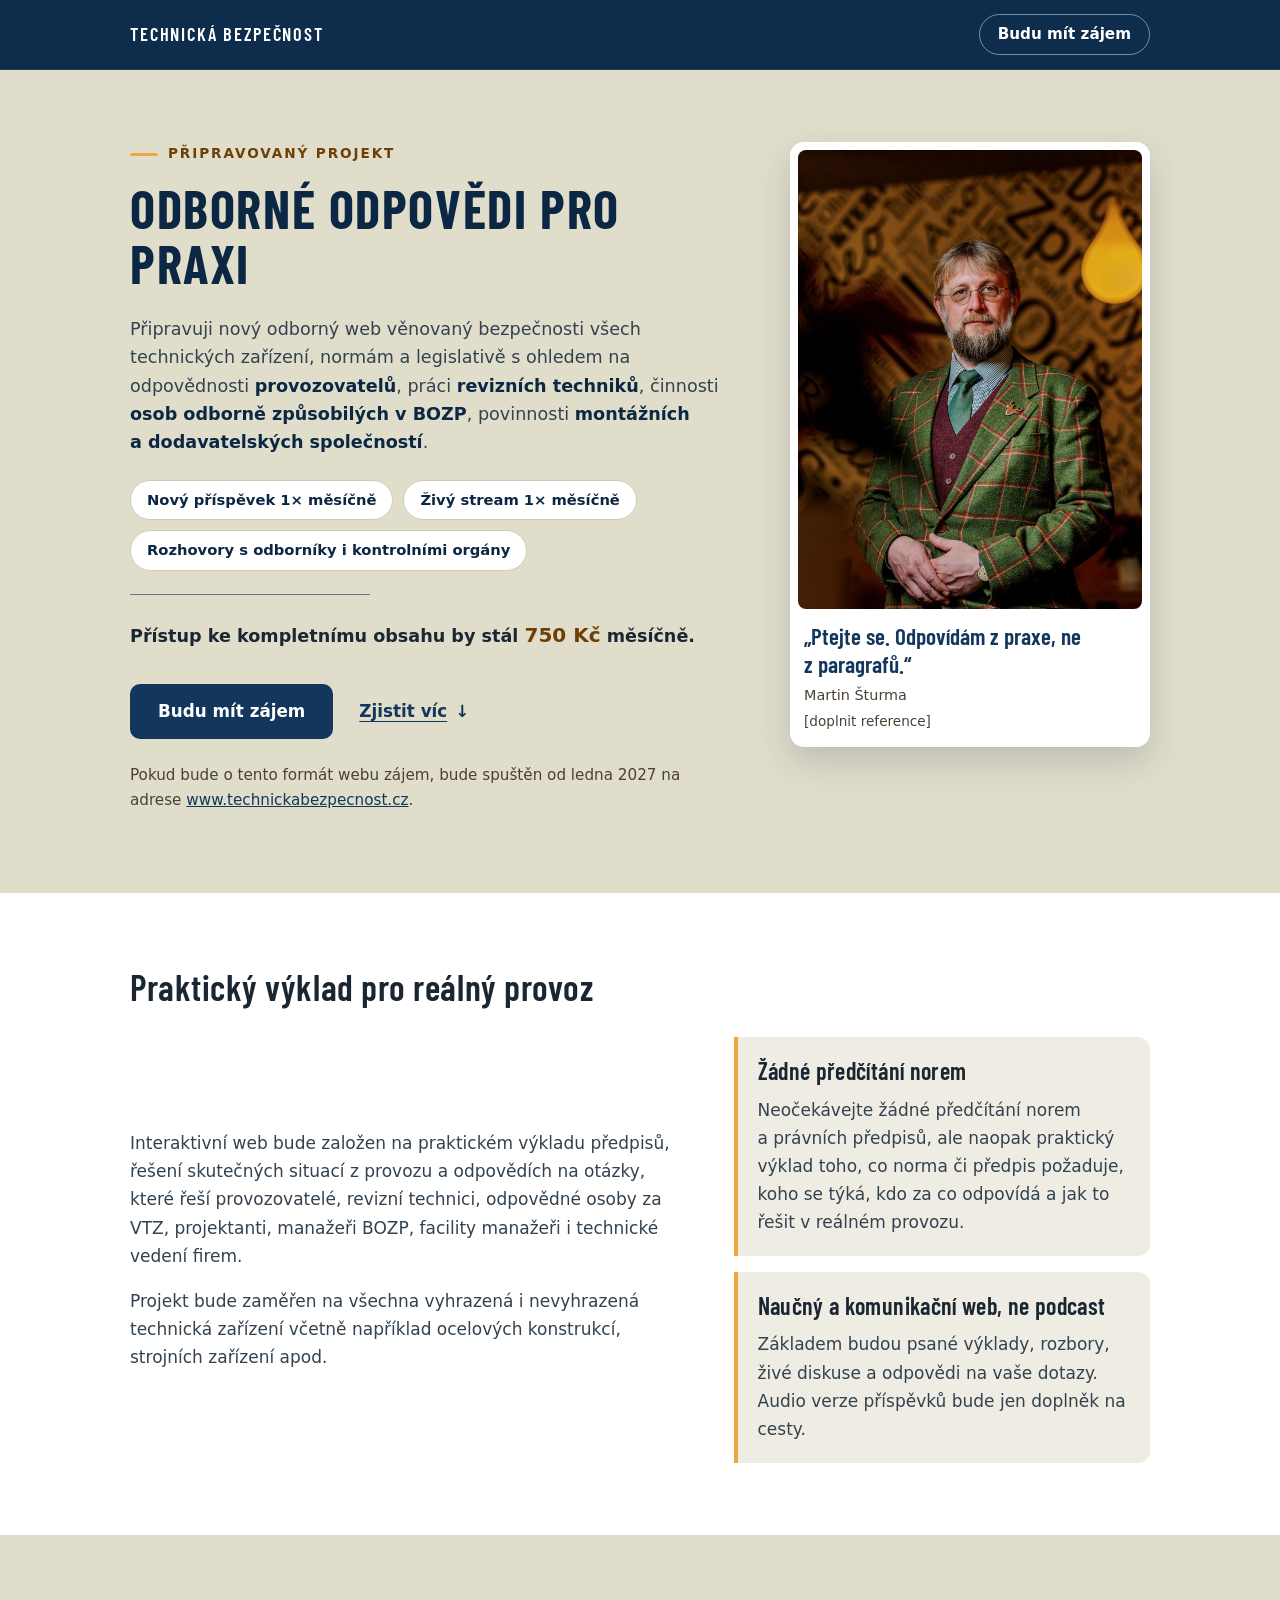
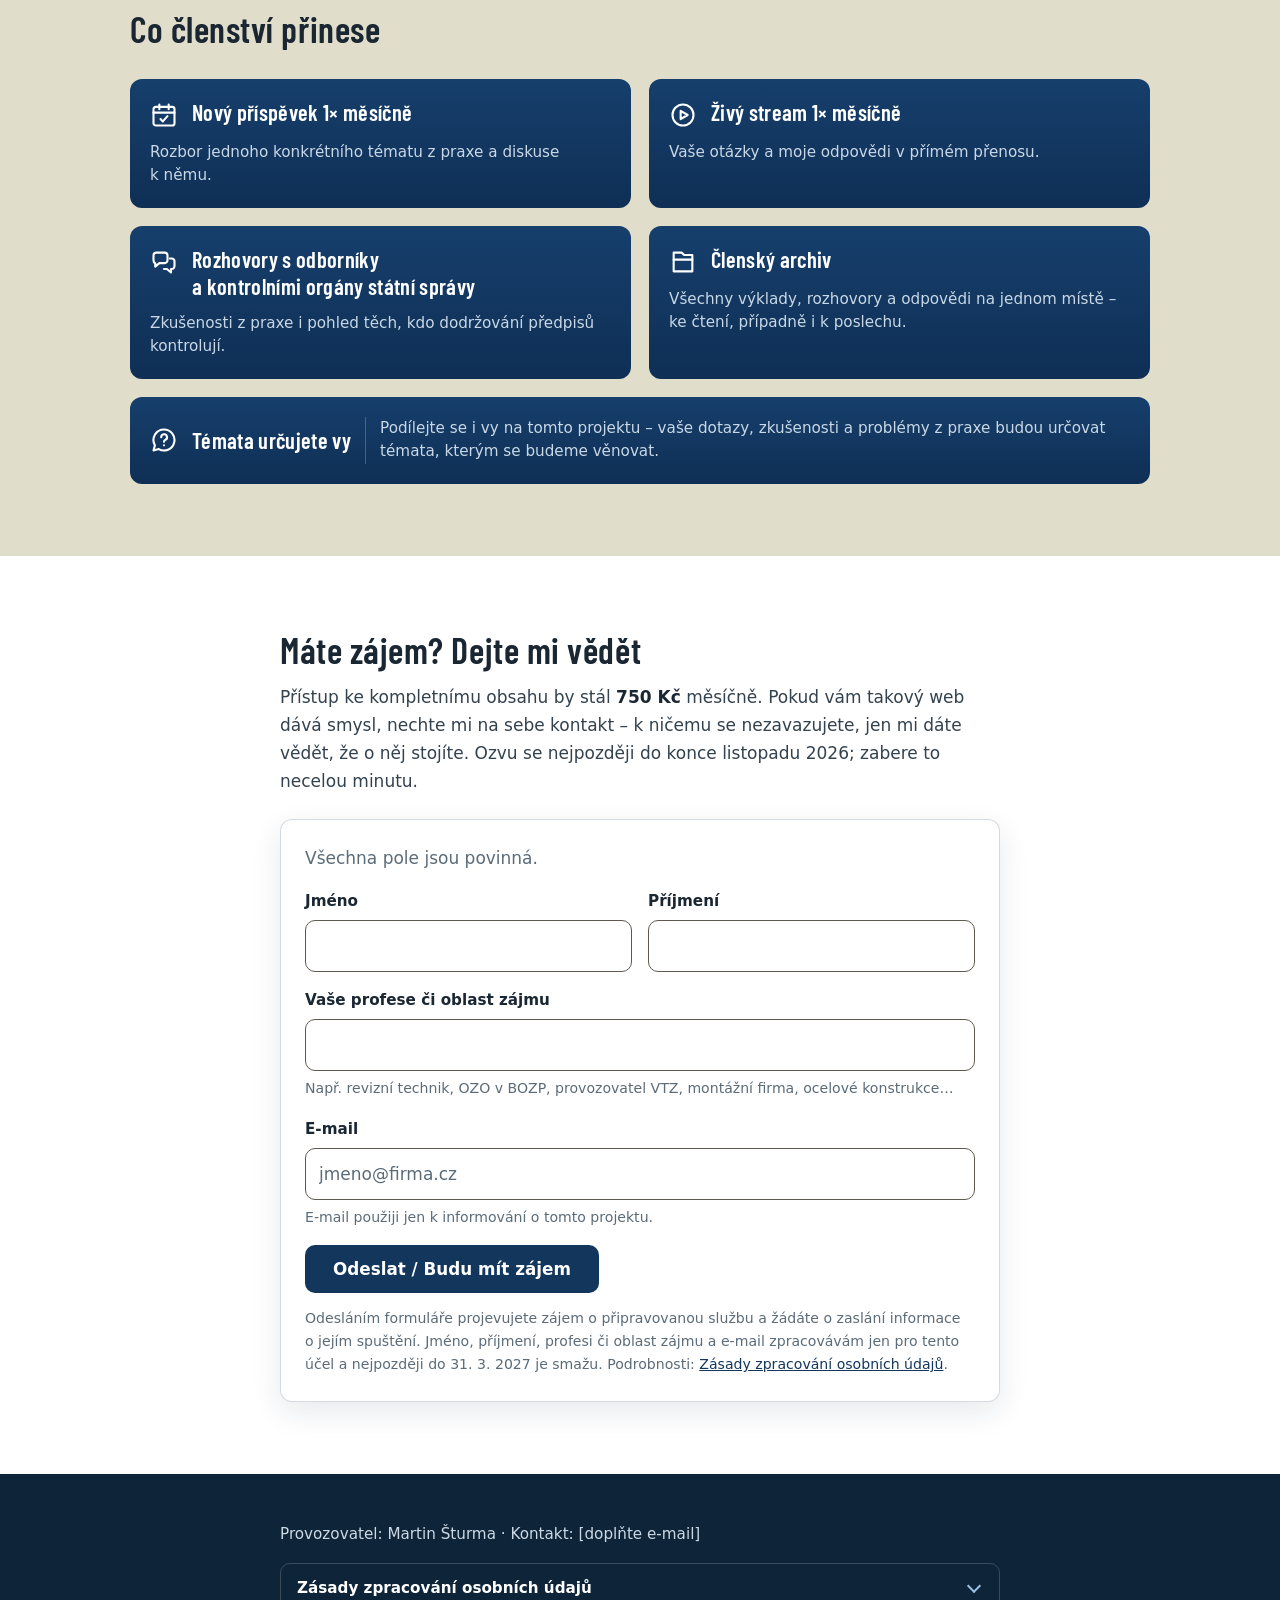
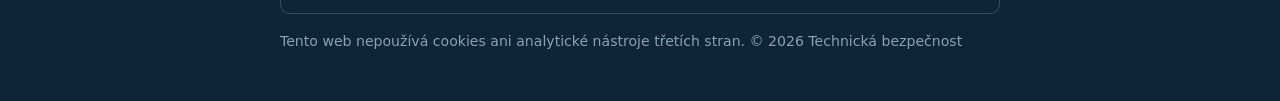
==== commit db680c3c: "Nasazovací větev pro Hostinger public_html (generováno z claude/tech-security-landing-vhxx5r @ 1d5ae" ====
--- a/index.html
+++ b/index.html
@@ -4,14 +4,16 @@
 <meta charset="utf-8">
 <meta name="viewport" content="width=device-width, initial-scale=1">
 <title>Technická bezpečnost – odborné odpovědi pro praxi</title>
-<meta name="description" content="Nový odborný web o bezpečnosti technických zařízení: praktický výklad norem, diskuse s odborníky a měsíční on-line stream. Plánované spuštění v lednu 2027.">
+<meta name="description" content="Připravovaný odborný web o bezpečnosti technických zařízení: výklad norem a předpisů pro praxi, nový příspěvek a živý stream každý měsíc. Start leden 2027.">
 <meta property="og:type" content="website">
 <meta property="og:title" content="Technická bezpečnost – odborné odpovědi pro praxi">
-<meta property="og:description" content="Praktický výklad předpisů pro provozovatele, revizní techniky a manažery BOZP. Každých 14 dní nový příspěvek, 1× měsíčně on-line stream. Zapojte se.">
-<!-- Po nasazení doplňte absolutní URL obrázku, např. https://vase-domena.cz/assets/og-image.jpg -->
-<meta property="og:image" content="/assets/og-image.jpg">
+<meta property="og:description" content="Připravovaný odborný web: praktický výklad předpisů pro provozovatele, revizní techniky, OZO v BOZP i montážní a dodavatelské firmy. Každý měsíc nový příspěvek a živý stream. Zapojte se.">
+<meta property="og:url" content="https://www.technickabezpecnost.cz/">
+<meta property="og:image" content="https://www.technickabezpecnost.cz/assets/og-image.jpg">
+<meta property="og:image:width" content="1200">
+<meta property="og:image:height" content="630">
 <meta property="og:locale" content="cs_CZ">
-<meta name="theme-color" content="#12365c">
+<meta name="theme-color" content="#0e2c4c">
 <link rel="icon" href="favicon.svg" type="image/svg+xml">
 <link rel="apple-touch-icon" href="assets/apple-touch-icon.png">
 <link rel="stylesheet" href="assets/style.css">
@@ -23,86 +25,83 @@
 <header class="site-header">
   <div class="container header-row">
     <p class="brand">Technická bezpečnost</p>
-    <a class="header-cta" href="#dotaznik">Dotazník</a>
+    <a class="header-cta" href="#registrace">Budu mít zájem</a>
   </div>
 </header>
 
 <main id="main">
 
   <section class="hero">
-    <div class="container">
-      <p class="eyebrow">Připravovaný projekt</p>
-      <h1>Odborné odpovědi pro praxi</h1>
-      <p class="lead">Připravuji nový odborný web věnovaný bezpečnosti technických zařízení, normám a&nbsp;legislativě a&nbsp;odpovědnosti provozovatelů, revizních techniků a&nbsp;osob odborně způsobilých v&nbsp;BOZP.</p>
-      <ul class="hero-facts" role="list">
-        <li>Nový příspěvek každých 14&nbsp;dní</li>
-        <li>1×&nbsp;měsíčně živý stream</li>
-        <li>Členský archiv + audio</li>
-      </ul>
-      <p class="hero-price">Přístup ke kompletnímu obsahu by stál <strong>750&nbsp;Kč</strong> měsíčně.</p>
-      <div class="hero-actions">
-        <a class="btn btn-accent" href="#dotaznik" data-vyber="ANO" aria-expanded="false" aria-controls="hero-panel-ano">Mám zájem</a>
-        <a class="btn btn-outline-light" href="#dotaznik" data-vyber="NE" aria-expanded="false" aria-controls="hero-panel-ne">Nemám zájem</a>
-        <a class="btn btn-ghost" href="#detaily">Zjistit víc <span aria-hidden="true">↓</span></a>
-      </div>
-
-      <div class="hero-form">
-        <div id="hero-status" class="form-status"></div>
-        <div class="hero-panel" id="hero-panel-ano">
-          <div class="hero-panel-inner">
-            <form id="form-ano-hero" class="reg-form hero-reg" action="api/submit.php" method="post">
-              <input type="hidden" name="answer" value="ANO">
-              <div class="hp-field" aria-hidden="true">
-                <label for="kontrola-hero">Toto pole nevyplňujte</label>
-                <input type="text" id="kontrola-hero" name="kontrola" tabindex="-1" autocomplete="off">
-              </div>
-              <div class="field-grid">
+    <div class="container hero-grid">
+      <div class="hero-copy">
+        <p class="eyebrow">Připravovaný projekt</p>
+        <h1>Odborné odpovědi pro praxi</h1>
+        <p class="lead">Připravuji nový odborný web věnovaný bezpečnosti všech technických zařízení, normám a&nbsp;legislativě s&nbsp;ohledem na odpovědnosti <strong>provozovatelů</strong>, práci <strong>revizních techniků</strong>, činnosti <strong>osob odborně způsobilých v&nbsp;BOZP</strong>, povinnosti <strong>montážních a&nbsp;dodavatelských společností</strong>.</p>
+        <ul class="hero-facts" role="list">
+          <li>Nový příspěvek 1×&nbsp;měsíčně</li>
+          <li>Živý stream 1×&nbsp;měsíčně</li>
+          <li>Rozhovory s&nbsp;odborníky i&nbsp;kontrolními orgány</li>
+        </ul>
+        <p class="hero-price">Přístup ke kompletnímu obsahu by stál <strong>750&nbsp;Kč</strong> měsíčně.</p>
+        <div class="hero-actions">
+          <a class="btn btn-primary" href="#registrace" data-vyber="ANO">Budu mít zájem</a>
+          <a class="btn btn-ghost" href="#detaily">Zjistit víc<span aria-hidden="true">&nbsp;↓</span></a>
+        </div>
+
+        <div class="hero-form">
+          <div id="hero-status" class="form-status"></div>
+          <div class="hero-panel" id="hero-panel-ano">
+            <div class="hero-panel-inner">
+              <form id="form-ano-hero" class="reg-form hero-reg" action="api/submit.php" method="post">
+                <input type="hidden" name="answer" value="ANO">
+                <div class="hp-field" aria-hidden="true">
+                  <label for="kontrola-hero">Toto pole nevyplňujte</label>
+                  <input type="text" id="kontrola-hero" name="kontrola" tabindex="-1" autocomplete="off">
+                </div>
+                <p class="reg-intro">Všechna pole jsou povinná.</p>
+                <div class="field-grid">
+                  <div class="field">
+                    <label for="jmeno-h">Jméno</label>
+                    <input type="text" id="jmeno-h" name="jmeno" required maxlength="100" autocomplete="given-name" aria-describedby="err-jmeno-h">
+                    <p class="field-error" id="err-jmeno-h" hidden></p>
+                  </div>
+                  <div class="field">
+                    <label for="prijmeni-h">Příjmení</label>
+                    <input type="text" id="prijmeni-h" name="prijmeni" required maxlength="100" autocomplete="family-name" aria-describedby="err-prijmeni-h">
+                    <p class="field-error" id="err-prijmeni-h" hidden></p>
+                  </div>
+                </div>
                 <div class="field">
-                  <label for="jmeno-h">Jméno</label>
-                  <input type="text" id="jmeno-h" name="jmeno" required maxlength="100" autocomplete="given-name" aria-describedby="err-jmeno-h">
-                  <p class="field-error" id="err-jmeno-h" hidden></p>
+                  <label for="profese-h">Vaše profese či oblast zájmu</label>
+                  <input type="text" id="profese-h" name="profese" required maxlength="100" autocomplete="organization-title" aria-describedby="hint-profese-h err-profese-h">
+                  <p class="field-hint" id="hint-profese-h">Např. revizní technik, OZO v&nbsp;BOZP, provozovatel VTZ, montážní firma, ocelové konstrukce…</p>
+                  <p class="field-error" id="err-profese-h" hidden></p>
                 </div>
                 <div class="field">
-                  <label for="prijmeni-h">Příjmení</label>
-                  <input type="text" id="prijmeni-h" name="prijmeni" required maxlength="100" autocomplete="family-name" aria-describedby="err-prijmeni-h">
-                  <p class="field-error" id="err-prijmeni-h" hidden></p>
-                </div>
-              </div>
-              <div class="field">
-                <label for="profese-h">Profese</label>
-                <input type="text" id="profese-h" name="profese" required maxlength="100" autocomplete="organization-title" aria-describedby="hint-profese-h err-profese-h">
-                <p class="field-hint" id="hint-profese-h">Např. revizní technik, manažer BOZP, facility manažer…</p>
-                <p class="field-error" id="err-profese-h" hidden></p>
-              </div>
-              <div class="field">
-                <label for="email-h">E-mail</label>
-                <input type="email" id="email-h" name="email" required maxlength="254" autocomplete="email" inputmode="email" placeholder="jmeno@firma.cz" aria-describedby="hint-email-h err-email-h">
-                <p class="field-hint" id="hint-email-h">E-mail použijeme jen k&nbsp;informování o&nbsp;tomto projektu.</p>
-                <p class="field-error" id="err-email-h" hidden></p>
-              </div>
-              <div class="form-error" id="form-error-ano-hero" role="alert" hidden></div>
-              <button class="btn btn-accent" type="submit">Odeslat / Mám zájem</button>
-              <p class="gdpr-note">Odesláním formuláře projevujete zájem o&nbsp;připravovanou službu a&nbsp;žádáte o&nbsp;zaslání informace o&nbsp;jejím spuštění. Jméno, příjmení, profesi a&nbsp;e-mail zpracovávám jen pro tento účel a&nbsp;nejpozději do 31.&nbsp;3.&nbsp;2027 je smažu. Podrobnosti: <a href="#zasady-text">Zásady zpracování osobních údajů</a>.</p>
-            </form>
-          </div>
-        </div>
-        <div class="hero-panel" id="hero-panel-ne">
-          <div class="hero-panel-inner">
-            <form id="form-ne-hero" class="ne-form hero-ne" action="api/submit.php" method="post">
-              <input type="hidden" name="answer" value="NE">
-              <div class="hp-field" aria-hidden="true">
-                <label for="kontrola-hero-ne">Toto pole nevyplňujte</label>
-                <input type="text" id="kontrola-hero-ne" name="kontrola" tabindex="-1" autocomplete="off">
-              </div>
-              <p class="ne-intro">Rozumíme. Potvrďte prosím svou odpověď&nbsp;– je zcela anonymní.</p>
-              <div class="form-error" role="alert" hidden></div>
-              <button class="btn btn-secondary" type="submit">Odeslat odpověď</button>
-            </form>
-          </div>
-        </div>
-      </div>
-
-      <p class="hero-note">Pokud bude o&nbsp;tento formát webu zájem, bude spuštěn od ledna 2027 na adrese <a href="https://www.technickabezpecnost.cz">www.technickabezpecnost.cz</a>.</p>
+                  <label for="email-h">E-mail</label>
+                  <input type="email" id="email-h" name="email" required maxlength="254" autocomplete="email" inputmode="email" placeholder="jmeno@firma.cz" aria-describedby="hint-email-h err-email-h">
+                  <p class="field-hint" id="hint-email-h">E-mail použiji jen k&nbsp;informování o&nbsp;tomto projektu.</p>
+                  <p class="field-error" id="err-email-h" hidden></p>
+                </div>
+                <div class="form-error" id="form-error-ano-hero" role="alert" hidden></div>
+                <button class="btn btn-primary" type="submit">Odeslat / Budu mít zájem</button>
+                <p class="gdpr-note">Odesláním formuláře projevujete zájem o&nbsp;připravovanou službu a&nbsp;žádáte o&nbsp;zaslání informace o&nbsp;jejím spuštění. Jméno, příjmení, profesi či oblast zájmu a&nbsp;e-mail zpracovávám jen pro tento účel a&nbsp;nejpozději do 31.&nbsp;3.&nbsp;2027 je smažu. Podrobnosti: <a href="#zasady-text">Zásady zpracování osobních údajů</a>.</p>
+              </form>
+            </div>
+          </div>
+        </div>
+
+        <p class="hero-note">Pokud bude o&nbsp;tento formát webu zájem, bude spuštěn od ledna 2027 na adrese <a href="https://www.technickabezpecnost.cz">www.technickabezpecnost.cz</a>.</p>
+      </div>
+
+      <figure class="hero-portrait">
+        <img src="assets/portret-autor.jpg" srcset="assets/portret-autor-300.jpg 300w, assets/portret-autor.jpg 600w, assets/portret-autor@2x.jpg 1200w" sizes="(max-width: 959px) 72px, 360px" width="600" height="800" alt="Portrét: Martin Šturma" fetchpriority="high">
+        <figcaption>
+          <p class="hero-motto">„Ptejte se. Odpovídám z&nbsp;praxe, ne z&nbsp;paragrafů.“</p>
+          <p class="hero-author">Martin Šturma</p>
+          <p class="hero-author-role">[doplnit reference]</p>
+        </figcaption>
+      </figure>
     </div>
   </section>
 
@@ -112,19 +111,23 @@
       <div class="split">
         <div class="split-text">
           <p>Interaktivní web bude založen na praktickém výkladu předpisů, řešení skutečných situací z&nbsp;provozu a&nbsp;odpovědích na otázky, které řeší provozovatelé, revizní technici, odpovědné osoby za VTZ, projektanti, manažeři BOZP, facility manažeři i&nbsp;technické vedení firem.</p>
+          <p>Projekt bude zaměřen na všechna vyhrazená i&nbsp;nevyhrazená technická zařízení včetně například ocelových konstrukcí, strojních zařízení apod.</p>
+        </div>
+        <div class="split-aside">
           <div class="callout">
             <h3>Žádné předčítání norem</h3>
             <p>Neočekávejte žádné předčítání norem a&nbsp;právních předpisů, ale naopak praktický výklad toho, co norma či předpis požaduje, koho se týká, kdo za co odpovídá a&nbsp;jak to řešit v&nbsp;reálném provozu.</p>
           </div>
-        </div>
-        <figure class="split-media">
-          <img src="assets/foto-vyklad.jpg" alt="Revizní technik v ochranné přilbě a brýlích kontroluje rozvaděč s pojistkami" width="1000" height="750" loading="lazy">
-        </figure>
-      </div>
-    </div>
-  </section>
-
-  <section class="section section-soft" aria-labelledby="h-obsah">
+          <div class="callout">
+            <h3>Naučný a&nbsp;komunikační web, ne podcast</h3>
+            <p>Základem budou psané výklady, rozbory, živé diskuse a&nbsp;odpovědi na vaše dotazy. Audio verze příspěvků bude jen doplněk na cesty.</p>
+          </div>
+        </div>
+      </div>
+    </div>
+  </section>
+
+  <section class="section section-paper" aria-labelledby="h-obsah">
     <div class="container">
       <h2 id="h-obsah">Co členství přinese</h2>
       <div class="cards">
@@ -132,111 +135,85 @@
           <div class="card-icon" aria-hidden="true">
             <svg viewBox="0 0 24 24" fill="none" stroke="currentColor" stroke-width="1.8" stroke-linecap="round" stroke-linejoin="round"><rect x="3" y="5" width="18" height="16" rx="2"/><path d="M8 3v4M16 3v4M3 10h18"/><path d="M9 15.5l2 2 4-4.5"/></svg>
           </div>
-          <h3>Každých 14&nbsp;dní</h3>
-          <p>Nový odborný příspěvek a&nbsp;diskuse s&nbsp;odborníky.</p>
+          <h3>Nový příspěvek 1×&nbsp;měsíčně</h3>
+          <p>Rozbor jednoho konkrétního tématu z&nbsp;praxe a&nbsp;diskuse k&nbsp;němu.</p>
         </article>
         <article class="card">
           <div class="card-icon" aria-hidden="true">
             <svg viewBox="0 0 24 24" fill="none" stroke="currentColor" stroke-width="1.8" stroke-linecap="round" stroke-linejoin="round"><circle cx="12" cy="12" r="9"/><path d="M10 8.5l6 3.5-6 3.5z"/></svg>
           </div>
-          <h3>1×&nbsp;měsíčně živě</h3>
-          <p>On-line stream s&nbsp;otázkami a&nbsp;odpověďmi.</p>
+          <h3>Živý stream 1×&nbsp;měsíčně</h3>
+          <p>Vaše otázky a&nbsp;moje odpovědi v&nbsp;přímém přenosu.</p>
+        </article>
+        <article class="card">
+          <div class="card-icon" aria-hidden="true">
+            <svg viewBox="0 0 24 24" fill="none" stroke="currentColor" stroke-width="1.8" stroke-linecap="round" stroke-linejoin="round"><path d="M3 6.5A2.5 2.5 0 0 1 5.5 4h7A2.5 2.5 0 0 1 15 6.5v4a2.5 2.5 0 0 1-2.5 2.5H8l-3.5 3v-3A2.5 2.5 0 0 1 3 10.5z"/><path d="M17 9h1.5A2.5 2.5 0 0 1 21 11.5v4a2.5 2.5 0 0 1-2.5 2.5H18v3l-3.5-3H12"/></svg>
+          </div>
+          <h3>Rozhovory s&nbsp;odborníky a&nbsp;kontrolními orgány státní správy</h3>
+          <p>Zkušenosti z&nbsp;praxe i&nbsp;pohled těch, kdo dodržování předpisů kontrolují.</p>
         </article>
         <article class="card">
           <div class="card-icon" aria-hidden="true">
             <svg viewBox="0 0 24 24" fill="none" stroke="currentColor" stroke-width="1.8" stroke-linecap="round" stroke-linejoin="round"><path d="M4 4h7l2 2h7v14H4z"/><path d="M4 10h16"/></svg>
           </div>
           <h3>Členský archiv</h3>
-          <p>Výklady, diskuse, rozbory a&nbsp;odpovědi na jednom místě.</p>
-        </article>
-        <article class="card">
-          <div class="card-icon" aria-hidden="true">
-            <svg viewBox="0 0 24 24" fill="none" stroke="currentColor" stroke-width="1.8" stroke-linecap="round" stroke-linejoin="round"><path d="M4 14v-2a8 8 0 0 1 16 0v2"/><rect x="3" y="14" width="4" height="6" rx="1.5"/><rect x="17" y="14" width="4" height="6" rx="1.5"/></svg>
-          </div>
-          <h3>Poslech kdekoli</h3>
-          <p>Každý příspěvek také jako audio&nbsp;– v&nbsp;autě, ve vlaku anebo při sportu.</p>
-        </article>
-      </div>
-      <p class="cards-outro">Podílejte se i&nbsp;vy na tomto projektu&nbsp;– vaše dotazy, zkušenosti a&nbsp;problémy z&nbsp;praxe budou určovat témata, kterým se budeme věnovat.</p>
-    </div>
-  </section>
-
-  <section class="section poll-section" id="dotaznik" aria-labelledby="h-dotaznik">
+          <p>Všechny výklady, rozhovory a&nbsp;odpovědi na jednom místě&nbsp;– ke čtení, případně i&nbsp;k&nbsp;poslechu.</p>
+        </article>
+        <article class="card card-wide">
+          <div class="card-icon" aria-hidden="true">
+            <svg viewBox="0 0 24 24" fill="none" stroke="currentColor" stroke-width="1.8" stroke-linecap="round" stroke-linejoin="round"><path d="M12 3a9 9 0 0 0-7.8 13.5L3 21l4.5-1.2A9 9 0 1 0 12 3z"/><path d="M9.6 9.6a2.5 2.5 0 1 1 3.4 2.3c-.7.4-1 1-1 1.7"/><path d="M12 16.6h.01"/></svg>
+          </div>
+          <h3>Témata určujete vy</h3>
+          <p>Podílejte se i&nbsp;vy na tomto projektu&nbsp;– vaše dotazy, zkušenosti a&nbsp;problémy z&nbsp;praxe budou určovat témata, kterým se budeme věnovat.</p>
+        </article>
+      </div>
+    </div>
+  </section>
+
+  <section class="section reg-section" id="registrace" aria-labelledby="h-registrace">
     <div class="container narrow">
-      <h2 id="h-dotaznik">Máte zájem?</h2>
-      <p class="poll-lead">Vaše odpověď rozhodne, zda web vznikne. Zabere to necelou minutu.</p>
-      <div class="poll">
-        <p class="poll-question" id="poll-question">Měli byste o&nbsp;přístup k&nbsp;takovému odbornému webu zájem za poplatek 750&nbsp;Kč měsíčně?</p>
-
-        <div class="poll-options" role="radiogroup" aria-labelledby="poll-question">
-          <span class="poll-option">
-            <input class="poll-radio" type="radio" id="ans-ano" name="answer_ui" value="ANO">
-            <label class="poll-btn" for="ans-ano">Ano, mám zájem</label>
-          </span>
-          <span class="poll-option">
-            <input class="poll-radio" type="radio" id="ans-ne" name="answer_ui" value="NE">
-            <label class="poll-btn" for="ans-ne">Ne, nemám zájem</label>
-          </span>
-        </div>
-
+      <h2 id="h-registrace">Máte zájem? Dejte mi vědět</h2>
+      <p class="reg-lead">Přístup ke kompletnímu obsahu by stál <strong>750&nbsp;Kč</strong> měsíčně. Pokud vám takový web dává smysl, nechte mi na sebe kontakt&nbsp;– k&nbsp;ničemu se nezavazujete, jen mi dáte vědět, že o&nbsp;něj stojíte. Ozvu se nejpozději do konce listopadu 2026; zabere to necelou minutu.</p>
+      <div class="reg-card">
         <!-- Úspěch se ohlašuje přesunem fokusu (JS); live region by
              způsobil dvojí čtení toutéž čtečkou. -->
         <div id="form-status" class="form-status"></div>
 
-        <div class="form-panel panel-ano">
-          <div class="form-panel-inner">
-            <form id="form-ano" class="reg-form" action="api/submit.php" method="post">
-              <input type="hidden" name="answer" value="ANO">
-              <div class="hp-field" aria-hidden="true">
-                <label for="kontrola-ano">Toto pole nevyplňujte</label>
-                <input type="text" id="kontrola-ano" name="kontrola" tabindex="-1" autocomplete="off">
-              </div>
-              <p class="reg-intro">Skvělé! Nechte nám na sebe kontakt&nbsp;– dáme vám vědět, jakmile bude o&nbsp;spuštění webu rozhodnuto. Všechna pole jsou povinná.</p>
-              <div class="field-grid">
-                <div class="field">
-                  <label for="jmeno">Jméno</label>
-                  <input type="text" id="jmeno" name="jmeno" required maxlength="100" autocomplete="given-name" aria-describedby="err-jmeno">
-                  <p class="field-error" id="err-jmeno" hidden></p>
-                </div>
-                <div class="field">
-                  <label for="prijmeni">Příjmení</label>
-                  <input type="text" id="prijmeni" name="prijmeni" required maxlength="100" autocomplete="family-name" aria-describedby="err-prijmeni">
-                  <p class="field-error" id="err-prijmeni" hidden></p>
-                </div>
-              </div>
-              <div class="field">
-                <label for="profese">Profese</label>
-                <input type="text" id="profese" name="profese" required maxlength="100" autocomplete="organization-title" aria-describedby="hint-profese err-profese">
-                <p class="field-hint" id="hint-profese">Např. revizní technik, manažer BOZP, facility manažer…</p>
-                <p class="field-error" id="err-profese" hidden></p>
-              </div>
-              <div class="field">
-                <label for="email">E-mail</label>
-                <input type="email" id="email" name="email" required maxlength="254" autocomplete="email" inputmode="email" placeholder="jmeno@firma.cz" aria-describedby="hint-email err-email">
-                <p class="field-hint" id="hint-email">E-mail použijeme jen k&nbsp;informování o&nbsp;tomto projektu.</p>
-                <p class="field-error" id="err-email" hidden></p>
-              </div>
-              <div class="form-error" id="form-error-ano" role="alert" hidden></div>
-              <button class="btn btn-accent" type="submit">Odeslat / Mám zájem</button>
-              <p class="gdpr-note">Odesláním formuláře projevujete zájem o&nbsp;připravovanou službu a&nbsp;žádáte o&nbsp;zaslání informace o&nbsp;jejím spuštění. Jméno, příjmení, profesi a&nbsp;e-mail zpracovávám jen pro tento účel a&nbsp;nejpozději do 31.&nbsp;3.&nbsp;2027 je smažu. Podrobnosti: <a href="#zasady-text">Zásady zpracování osobních údajů</a>.</p>
-            </form>
-          </div>
-        </div>
-
-        <div class="form-panel panel-ne">
-          <div class="form-panel-inner">
-            <form id="form-ne" class="ne-form" action="api/submit.php" method="post">
-              <input type="hidden" name="answer" value="NE">
-              <div class="hp-field" aria-hidden="true">
-                <label for="kontrola-ne">Toto pole nevyplňujte</label>
-                <input type="text" id="kontrola-ne" name="kontrola" tabindex="-1" autocomplete="off">
-              </div>
-              <p class="ne-intro">Rozumíme. I&nbsp;záporná odpověď nám pomůže rozhodnout o&nbsp;podobě projektu. Odpověď je zcela anonymní.</p>
-              <div class="form-error" id="form-error-ne" role="alert" hidden></div>
-              <button class="btn btn-secondary" type="submit">Odeslat odpověď</button>
-            </form>
-          </div>
-        </div>
+        <form id="form-ano" class="reg-form" action="api/submit.php" method="post">
+          <input type="hidden" name="answer" value="ANO">
+          <div class="hp-field" aria-hidden="true">
+            <label for="kontrola-ano">Toto pole nevyplňujte</label>
+            <input type="text" id="kontrola-ano" name="kontrola" tabindex="-1" autocomplete="off">
+          </div>
+          <p class="reg-intro">Všechna pole jsou povinná.</p>
+          <div class="field-grid">
+            <div class="field">
+              <label for="jmeno">Jméno</label>
+              <input type="text" id="jmeno" name="jmeno" required maxlength="100" autocomplete="given-name" aria-describedby="err-jmeno">
+              <p class="field-error" id="err-jmeno" hidden></p>
+            </div>
+            <div class="field">
+              <label for="prijmeni">Příjmení</label>
+              <input type="text" id="prijmeni" name="prijmeni" required maxlength="100" autocomplete="family-name" aria-describedby="err-prijmeni">
+              <p class="field-error" id="err-prijmeni" hidden></p>
+            </div>
+          </div>
+          <div class="field">
+            <label for="profese">Vaše profese či oblast zájmu</label>
+            <input type="text" id="profese" name="profese" required maxlength="100" autocomplete="organization-title" aria-describedby="hint-profese err-profese">
+            <p class="field-hint" id="hint-profese">Např. revizní technik, OZO v&nbsp;BOZP, provozovatel VTZ, montážní firma, ocelové konstrukce…</p>
+            <p class="field-error" id="err-profese" hidden></p>
+          </div>
+          <div class="field">
+            <label for="email">E-mail</label>
+            <input type="email" id="email" name="email" required maxlength="254" autocomplete="email" inputmode="email" placeholder="jmeno@firma.cz" aria-describedby="hint-email err-email">
+            <p class="field-hint" id="hint-email">E-mail použiji jen k&nbsp;informování o&nbsp;tomto projektu.</p>
+            <p class="field-error" id="err-email" hidden></p>
+          </div>
+          <div class="form-error" id="form-error-ano" role="alert" hidden></div>
+          <button class="btn btn-primary" type="submit">Odeslat / Budu mít zájem</button>
+          <p class="gdpr-note">Odesláním formuláře projevujete zájem o&nbsp;připravovanou službu a&nbsp;žádáte o&nbsp;zaslání informace o&nbsp;jejím spuštění. Jméno, příjmení, profesi či oblast zájmu a&nbsp;e-mail zpracovávám jen pro tento účel a&nbsp;nejpozději do 31.&nbsp;3.&nbsp;2027 je smažu. Podrobnosti: <a href="#zasady-text">Zásady zpracování osobních údajů</a>.</p>
+        </form>
       </div>
     </div>
   </section>
@@ -245,12 +222,12 @@
 
 <footer class="site-footer">
   <div class="container narrow">
-    <p class="footer-owner">Provozovatel: [Jméno Příjmení] · Kontakt: [doplňte e-mail]</p>
+    <p class="footer-owner">Provozovatel: Martin Šturma · Kontakt: [doplňte e-mail]</p>
     <details id="zasady" class="privacy">
       <summary>Zásady zpracování osobních údajů</summary>
       <div class="privacy-body">
-        <p id="zasady-text"><strong>Správce:</strong> [Jméno Příjmení], fyzická osoba připravující projekt Technická bezpečnost, e-mail: [doplňte e-mail].</p>
-        <p><strong>Jaké údaje a&nbsp;proč:</strong> Pokud vyplníte registrační formulář zájemce, zpracovávám vaše jméno, příjmení, profesi a&nbsp;e-mailovou adresu, a&nbsp;to výhradně za účelem vyhodnocení zájmu o&nbsp;připravovanou službu a&nbsp;zaslání informace o&nbsp;jejím spuštění (nejpozději do konce listopadu 2026). Právním základem je provedení opatření před uzavřením smlouvy na vaši žádost (čl.&nbsp;6 odst.&nbsp;1 písm.&nbsp;b) GDPR). Poskytnutí údajů je dobrovolné; bez nich vám však informaci o&nbsp;spuštění nebudu moci zaslat. Odpověď „NE“ se ukládá zcela anonymně, bez jakýchkoli osobních údajů.</p>
+        <p id="zasady-text"><strong>Správce:</strong> Martin Šturma, fyzická osoba připravující projekt Technická bezpečnost, e-mail: [doplňte e-mail].</p>
+        <p><strong>Jaké údaje a&nbsp;proč:</strong> Pokud vyplníte registrační formulář zájemce, zpracovávám vaše jméno, příjmení, profesi či oblast zájmu a&nbsp;e-mailovou adresu, a&nbsp;to výhradně za účelem vyhodnocení zájmu o&nbsp;připravovanou službu a&nbsp;zaslání informace o&nbsp;jejím spuštění (nejpozději do konce listopadu 2026). Právním základem je provedení opatření před uzavřením smlouvy na vaši žádost (čl.&nbsp;6 odst.&nbsp;1 písm.&nbsp;b) GDPR). Poskytnutí údajů je dobrovolné; bez nich vám však informaci o&nbsp;spuštění nebudu moci zaslat.</p>
         <p><strong>Doba uložení:</strong> Údaje uchovám do odeslání informace o&nbsp;rozhodnutí o&nbsp;spuštění či nespuštění služby a&nbsp;poté po přiměřenou dobu pro vyřízení případných navazujících žádostí, nejpozději do 31.&nbsp;3.&nbsp;2027. Poté je smažu. Pokud se ke spuštěné službě zaregistrujete, budou vaše údaje dále zpracovávány v&nbsp;rámci smluvního vztahu, o&nbsp;čemž budete samostatně informováni.</p>
         <p><strong>Komu údaje předávám:</strong> Nikomu, s&nbsp;výjimkou poskytovatele webhostingu, na jehož serverech data technicky leží (zpracovatel). Údaje nepředávám mimo EU/EHP a&nbsp;nevyužívám je k&nbsp;automatizovanému rozhodování ani profilování. Server poskytovatele může z&nbsp;bezpečnostních důvodů krátkodobě zaznamenávat IP adresy v&nbsp;provozních lozích.</p>
         <p><strong>Cookies:</strong> Tento web nepoužívá žádné cookies ani jiné sledovací technologie.</p>
--- a/assets/style.css
+++ b/assets/style.css
@@ -45,18 +45,25 @@
   --c-primary: #12365c;
   --c-primary-dark: #0c2743;
   --c-hero-top: #0e2c4c;
-  --c-hero-bottom: #16406e;
   --c-accent: #f0a63c;
-  --c-accent-text: #17222c;
   --c-ink: #1a2733;
   --c-body: #33424f;
   --c-muted: #5b6b78;
+  /* „Starý papír“ – jednobarevný podklad pod textem (přání klienta).
+     Odstín je světlejší tón z dodané textury (medián textury = paper-deep).
+     Toto je jediný knoflík pro budoucí ladění barvy; při ztmavení pod
+     paper-deep znovu ověřit kontrast bronzu a muted-warm (README). */
+  --c-paper: #e0ddcb;
+  --c-paper-deep: #cfcdb8;
+  --c-paper-light: #efede3;
+  --c-bronze: #6e3f05;       /* akcentní text na papíru (>= 6:1) */
+  --c-muted-warm: #4a4034;   /* tlumený text na papíru (>= 7:1) */
   --c-bg: #ffffff;
-  --c-bg-soft: #f3f6f9;
-  --c-line: #d9e1e8;
-  /* Rámečky ovládacích prvků musí mít kontrast >= 3:1 (WCAG 1.4.11);
-     světlá --c-line zůstává jen pro dekorativní okraje karet. */
-  --c-line-strong: #7d8b97;
+  --c-bg-soft: var(--c-paper-light);
+  --c-line: #d6d3c2;
+  /* Rámečky ovládacích prvků musí mít kontrast >= 3:1 (WCAG 1.4.11)
+     na bílé i na papíru; světlá --c-line je jen pro dekorativní okraje. */
+  --c-line-strong: #5f5a50;
   --c-ok: #1e7d43;
   --c-ok-bg: #ecf7f0;
   --c-err: #b3261e;
@@ -130,7 +137,7 @@
   outline-color: #f2bd6b;
 }
 
-/* --- Hlavička a hero -------------------------------------- */
+/* --- Hlavička ----------------------------------------------- */
 
 .site-header {
   background: var(--c-hero-top);
@@ -170,31 +177,30 @@
   background: rgba(255, 255, 255, 0.12);
 }
 
+/* Na tmavé hlavičce a patičce musí být focus kroužek světlý */
+.site-header :focus-visible,
+.site-footer :focus-visible {
+  outline-color: #f2bd6b;
+}
+
+/* --- Hero: text vlevo, portrét autora vpravo ----------------- */
+
 .hero {
-  /* Fotografie s modrým překryvem: vlevo téměř neprůhledný kvůli textu,
-     vpravo nechává vyniknout snímek. Barva pod tím je fallback,
-     kdyby se fotografie nenačetla. */
-  background-color: var(--c-hero-top);
-  background-image:
-    linear-gradient(100deg, rgba(11, 36, 62, 0.95) 0%, rgba(13, 42, 72, 0.84) 45%, rgba(16, 48, 82, 0.52) 100%),
-    url('foto-hero.jpg');
-  background-size: cover, cover;
-  background-position: center, center 35%;
-  color: #e9f0f7;
-  padding: 96px 0;
-}
-
-/* Na úzkém displeji jde text přes celou šířku – překryv musí být plošný */
-@media (max-width: 760px) {
-  .hero {
-    background-image:
-      linear-gradient(rgba(11, 36, 62, 0.93), rgba(13, 42, 72, 0.88)),
-      url('foto-hero.jpg');
-  }
+  /* Jednobarevný podklad „starý papír“ – bez fotografie, bez textury. */
+  background: var(--c-paper);
+  color: var(--c-body);
+  padding: 72px 0 80px;
+}
+
+.hero-grid {
+  display: grid;
+  grid-template-columns: minmax(0, 1fr) 360px;
+  gap: 48px;
+  align-items: start;
 }
 
 .hero .eyebrow {
-  color: #f2bd6b;
+  color: var(--c-bronze);
   text-transform: uppercase;
   letter-spacing: 0.14em;
   font-size: 0.85rem;
@@ -202,19 +208,42 @@
   margin-bottom: 16px;
 }
 
+/* Oranžový akcent přežívá jako dekorativní linka před eyebrow
+   (bez kontrastního požadavku), text sám je bronzový. */
+.hero .eyebrow::before {
+  content: "";
+  display: inline-block;
+  width: 28px;
+  height: 3px;
+  background: var(--c-accent);
+  margin-right: 10px;
+  vertical-align: middle;
+  border-radius: 2px;
+}
+
 .hero h1 {
-  color: #fff;
+  color: var(--c-primary-dark);
   text-transform: uppercase;
   font-weight: 700;
-  font-size: clamp(1.9rem, 4vw, 2.9rem);
-  letter-spacing: 0.035em;
+  font-size: clamp(2.4rem, 4.6vw, 3.3rem);
+  line-height: 1.05;
+  letter-spacing: 0.03em;
   margin-bottom: 24px;
 }
 
 .hero .lead {
-  font-size: 1.15rem;
-  max-width: 62ch;
+  font-size: 1.1rem;
+  line-height: 1.6;
+  max-width: 60ch;
   margin-bottom: 0;
+  text-wrap: pretty;
+}
+
+/* Zvýraznění cílových skupin v závazné větě klienta – žádné slovo
+   se nemění, čtenář se v ní najde jedním pohledem. */
+.hero .lead strong {
+  font-weight: 600;
+  color: var(--c-primary-dark);
 }
 
 .hero-facts {
@@ -223,26 +252,28 @@
   flex-wrap: wrap;
   gap: 10px;
   padding: 0 0 24px;
-  margin: 32px 0 0;
+  margin: 24px 0 0;
   width: fit-content;
   max-width: 100%;
   position: relative;
 }
 
-/* Oddělovač pod štítky: jedna nepřerušovaná bílá linka, 1 px,
+/* Oddělovač pod štítky: jedna nepřerušovaná linka, 1 px,
    v poloviční šíři řady štítků */
 .hero-facts::after {
   content: "";
   position: absolute;
   left: 0;
   bottom: 0;
-  width: 50%;
+  width: 240px;
+  max-width: 50%;
   height: 1px;
-  background: rgba(255, 255, 255, 0.7);
+  background: rgba(18, 54, 92, 0.6);
 }
 
 .hero-facts li {
-  background: rgba(255, 255, 255, 0.93);
+  background: #fff;
+  border: 1px solid var(--c-paper-deep);
   border-radius: 999px;
   padding: 7px 16px;
   font-size: 0.92rem;
@@ -254,12 +285,12 @@
 .hero-price {
   font-size: 1.1rem;
   font-weight: 700;
-  color: #e9f0f7;
+  color: var(--c-ink);
   margin: 24px 0 0;
 }
 
 .hero-price strong {
-  color: #f2bd6b;
+  color: var(--c-bronze);
   font-size: 1.25rem;
 }
 
@@ -267,7 +298,52 @@
   display: flex;
   flex-wrap: wrap;
   gap: 12px;
-  margin: 32px 0 16px;
+  margin: 32px 0 24px;
+}
+
+/* --- Portrét autora s mottem --------------------------------- */
+
+.hero-portrait {
+  margin: 0;
+  background: #fff;
+  padding: 8px 8px 14px;
+  border-radius: 14px;
+  box-shadow: 0 14px 34px rgba(14, 44, 76, 0.18);
+}
+
+.hero-portrait img {
+  display: block;
+  width: 100%;
+  height: auto;
+  aspect-ratio: 3 / 4;
+  object-fit: cover;
+  object-position: 50% 25%;
+  border-radius: 8px;
+}
+
+.hero-portrait figcaption {
+  padding: 14px 6px 0;
+}
+
+.hero-motto {
+  font-family: 'Barlow Condensed', 'Arial Narrow', Arial, system-ui, sans-serif;
+  font-weight: 600;
+  font-size: 1.45rem;
+  line-height: 1.2;
+  color: var(--c-primary);
+  margin: 0 0 6px;
+}
+
+.hero-author {
+  font-size: 0.9rem;
+  color: var(--c-muted-warm);
+  margin: 0;
+}
+
+.hero-author-role {
+  font-size: 0.85rem;
+  color: var(--c-muted-warm);
+  margin: 2px 0 0;
 }
 
 /* --- Formulář přímo v hero ---------------------------------- */
@@ -286,7 +362,7 @@
 .hero-panel-inner {
   min-height: 0;
   overflow: hidden;
-  padding: 2px 0 24px;
+  padding: 0;
 }
 
 .hero-panel.open {
@@ -295,43 +371,32 @@
   transition: grid-template-rows 0.35s ease, visibility 0s;
 }
 
-/* Rozbalený formulář dostává vlastní tmavou podložku – drží osu
-   stránky a text nikdy neleží na surové fotografii */
-.hero-reg, .hero-ne {
-  background: rgba(9, 30, 52, 0.55);
-  border: 1px solid rgba(255, 255, 255, 0.10);
+/* Rozbalený formulář leží na papíru jako bílá karta (odsazení je na
+   kartě, ne na obalu – sbalený panel tak má skutečně nulovou výšku) */
+.hero-reg {
+  background: #fff;
+  border: 1px solid rgba(18, 54, 92, 0.18);
   border-radius: var(--radius);
+  box-shadow: var(--shadow);
   padding: 20px;
+  margin: 2px 0 24px;
 }
 
 .hero-reg .gdpr-note {
   margin-top: 18px;
   padding-top: 14px;
-  border-top: 1px solid rgba(255, 255, 255, 0.16);
-}
-
-.hero-reg .field label { color: #e9f0f7; }
-.hero-reg .field-hint { color: #b9c9d9; }
-.hero-reg .field-error { color: #ffb0a6; }
-.hero-reg .gdpr-note { color: #b9c9d9; }
-.hero-reg .gdpr-note a { color: #9fc3e4; }
-.hero-reg .gdpr-note a:hover { color: #c9dff2; }
-
-.hero-ne .ne-intro { color: #e9f0f7; }
+  border-top: 1px solid var(--c-line);
+}
 
 #hero-status .success-box { margin: 20px 0 24px; }
 
 /* Rozbalený stav CTA (nastavuje JS přes aria-expanded) */
-a[data-vyber][aria-expanded="true"].btn-accent {
-  background: #d98a1f;
-  color: var(--c-accent-text);
-}
-
-a[data-vyber][aria-expanded="true"].btn-outline-light {
-  background: rgba(255, 255, 255, 0.18);
-}
-
-/* Po odpovědi zmizí CTA volby i formuláře v hero */
+a[data-vyber][aria-expanded="true"].btn-primary {
+  background: var(--c-primary-dark);
+  box-shadow: 0 0 0 3px var(--c-paper), 0 0 0 5px var(--c-primary-dark);
+}
+
+/* Po odpovědi zmizí CTA i formulář v hero */
 .hero-answered a[data-vyber],
 .hero-answered .hero-panel {
   display: none;
@@ -341,24 +406,18 @@
 .hero-answered .btn-ghost { padding-left: 0; }
 
 .hero-note {
-  color: #b9c9d9;
+  color: var(--c-muted-warm);
   font-size: 0.95rem;
+  max-width: 60ch;
   margin: 0;
 }
 
 .hero-note a {
-  color: #9fc3e4;
+  color: var(--c-primary);
 }
 
 .hero-note a:hover {
-  color: #c9dff2;
-}
-
-/* Na tmavém pozadí musí být focus kroužek světlý */
-.site-header :focus-visible,
-.hero :focus-visible,
-.site-footer :focus-visible {
-  outline-color: #f2bd6b;
+  color: var(--c-primary-dark);
 }
 
 /* --- Tlačítka --------------------------------------------- */
@@ -378,16 +437,6 @@
 
 .btn:active { transform: translateY(1px); }
 
-.btn-accent {
-  background: var(--c-accent);
-  color: var(--c-accent-text);
-}
-
-.btn-accent:hover {
-  background: #e69426;
-  color: var(--c-accent-text);
-}
-
 .btn-primary {
   background: var(--c-primary);
   color: #fff;
@@ -398,33 +447,14 @@
   color: #fff;
 }
 
-.btn-secondary {
-  background: #fff;
-  color: var(--c-primary);
-  border: 2px solid var(--c-primary);
-  padding: 12px 26px;
-}
-
-.btn-secondary:hover {
-  background: var(--c-bg-soft);
-}
-
-/* Světlá obrysová a nenápadná varianta pro CTA na tmavém hero */
-.btn-outline-light {
-  background: transparent;
-  color: #fff;
-  border: 2px solid rgba(255, 255, 255, 0.65);
-  padding: 12px 26px;
-}
-
-.btn-outline-light:hover {
-  background: rgba(255, 255, 255, 0.12);
-  color: #fff;
+.btn-primary:focus-visible {
+  outline-offset: 3px;
+  box-shadow: 0 0 0 3px #fff;
 }
 
 .btn-ghost {
   background: transparent;
-  color: #dbe6f1;
+  color: var(--c-primary);
   padding: 14px 14px;
   text-decoration: underline;
   text-underline-offset: 4px;
@@ -432,7 +462,7 @@
 }
 
 .btn-ghost:hover {
-  color: #fff;
+  color: var(--c-primary-dark);
 }
 
 /* Šipka není součást podtržení */
@@ -451,14 +481,14 @@
 
 .section { padding: 72px 0; }
 
-.section-soft { background: var(--c-bg-soft); }
+.section-paper { background: var(--c-paper); }
 
 .section h2 {
   font-size: clamp(1.65rem, 3.4vw, 2.25rem);
   margin-bottom: 0.8em;
 }
 
-/* Dvousloupcová sekce text + obrázek */
+/* Dvousloupcová sekce: text + doplňkové rámečky */
 .split {
   display: grid;
   grid-template-columns: minmax(0, 1.15fr) minmax(0, 0.85fr);
@@ -466,30 +496,20 @@
   align-items: center;
 }
 
-.split-media {
-  margin: 0;
-}
-
-.split-media img {
-  display: block;
-  width: 100%;
-  height: auto;
-  border-radius: var(--radius);
-  box-shadow: var(--shadow);
-}
-
-@media (max-width: 760px) {
+.split-text p:last-child { margin-bottom: 0; }
+
+@media (max-width: 959px) {
   .split { grid-template-columns: 1fr; gap: 24px; }
-  .split-media { max-width: 380px; margin: 0 auto; }
 }
 
 .callout {
   border-left: 4px solid var(--c-accent);
-  background: var(--c-bg-soft);
+  background: var(--c-paper-light);
   border-radius: 0 var(--radius) var(--radius) 0;
   padding: 20px;
-  margin-top: 24px;
-}
+}
+
+.callout + .callout { margin-top: 16px; }
 
 .callout h3 {
   font-size: 1.5rem;
@@ -500,15 +520,16 @@
 
 /* --- Karty ------------------------------------------------- */
 
+/* Dvě karty na řádek (+ široká závěrečná): žádný sirotek v žádné šířce
+   a dlouhý nadpis karty rozhovorů se vejde na 1–2 řádky. */
 .cards {
   display: grid;
-  grid-template-columns: repeat(auto-fit, minmax(230px, 1fr));
+  grid-template-columns: repeat(2, minmax(0, 1fr));
   gap: 18px;
 }
 
-.cards-outro {
-  max-width: 72ch;
-  margin: 24px 0 0;
+@media (max-width: 560px) {
+  .cards { grid-template-columns: 1fr; }
 }
 
 /* Karty: hlavička ikonka+nadpis vedle sebe, popisek přes celou šířku –
@@ -517,10 +538,9 @@
   display: grid;
   grid-template-columns: 28px 1fr;
   column-gap: 14px;
-  align-items: center;
+  align-items: start;
   align-content: start;
   background: linear-gradient(180deg, #163f6c, #0f2f55);
-  border: 1px solid rgba(255, 255, 255, 0.10);
   border-radius: var(--radius);
   padding: 20px;
 }
@@ -529,6 +549,7 @@
   width: 28px;
   height: 28px;
   color: #fff;
+  margin-top: 2px;
 }
 
 .card-icon svg {
@@ -540,6 +561,7 @@
   font-size: 1.4rem;
   margin: 0;
   color: #fff;
+  text-wrap: balance;
 }
 
 .card p {
@@ -550,154 +572,59 @@
   color: #c9d8e6;
 }
 
-/* --- Dotazník ---------------------------------------------- */
-
-.poll-section,
+/* Široká závěrečná karta přes celý řádek – čte se jako banner */
+.card-wide {
+  grid-column: 1 / -1;
+}
+
+@media (min-width: 761px) {
+  .card-wide {
+    grid-template-columns: 28px auto minmax(0, 1fr);
+    align-items: center;
+  }
+
+  .card-wide .card-icon { margin-top: 0; }
+
+  .card-wide p {
+    grid-column: 3;
+    margin: 0;
+    padding-left: 14px;
+    border-left: 1px solid rgba(255, 255, 255, 0.22);
+  }
+}
+
+/* --- Registrace zájemců -------------------------------------- */
+
+.reg-section,
 #detaily {
   scroll-margin-top: 20px;
 }
 
-.poll-section h2 { margin-bottom: 12px; }
-
-.poll-lead {
-  color: var(--c-muted);
+.reg-section h2 { margin-bottom: 12px; }
+
+.reg-lead {
+  color: var(--c-body);
   margin: 0 0 24px;
 }
 
-#dotaznik.answered .poll-lead { display: none; }
-
-.poll {
+.reg-lead strong { color: var(--c-ink); }
+
+#registrace.answered .reg-lead { display: none; }
+
+.reg-card {
   background: var(--c-bg);
-  border: 1px solid var(--c-line);
+  border: 1px solid rgba(18, 54, 92, 0.18);
   border-radius: var(--radius);
   box-shadow: var(--shadow);
   padding: 24px;
 }
 
-.poll-question {
-  font-size: 1.2rem;
-  font-weight: 700;
-  color: var(--c-ink);
-  margin-bottom: 20px;
-}
-
-.poll-options {
-  display: flex;
-  gap: 14px;
-  flex-wrap: wrap;
-  margin-bottom: 8px;
-}
-
-.poll-option { flex: 1 1 200px; display: flex; }
-
-/* Radio je skryté vizuálně, ale zůstává ovladatelné klávesnicí */
-.poll-radio {
-  position: absolute;
-  width: 1px;
-  height: 1px;
-  margin: -1px;
-  padding: 0;
-  overflow: hidden;
-  clip: rect(0 0 0 0);
-  white-space: nowrap;
-  border: 0;
-}
-
-.poll-btn {
-  flex: 1;
-  text-align: center;
-  border: 2px solid var(--c-line-strong);
-  border-radius: 10px;
-  padding: 14px 18px;
-  font-weight: 700;
-  color: var(--c-ink);
-  cursor: pointer;
-  transition: border-color 0.15s ease, background-color 0.15s ease, color 0.15s ease;
-}
-
-.poll-btn:hover { border-color: var(--c-primary); }
-
-/* Během odesílání jsou volby zamčené i vizuálně */
-.poll-radio:disabled + .poll-btn {
-  opacity: 0.65;
-  cursor: default;
-}
-
-.poll-radio:checked + .poll-btn {
-  background: var(--c-primary);
-  border-color: var(--c-primary);
-  color: #fff;
-}
-
-/* Fallback pro prohlížeče bez :focus-visible – bez něj by fokus
-   na klipem skrytém radiu neměl žádnou viditelnou indikaci. */
-.poll-radio:focus + .poll-btn {
-  outline: 3px solid var(--focus);
-  outline-offset: 2px;
-}
-
-/* Moderní prohlížeče indikaci omezí jen na klávesnicový fokus. */
-.poll-radio:focus:not(:focus-visible) + .poll-btn {
-  outline: none;
-}
-
-.poll-radio:focus-visible + .poll-btn {
-  outline: 3px solid var(--focus);
-  outline-offset: 2px;
-}
-
-/* --- Rozbalovací panely ------------------------------------
-   Základ (starý prohlížeč bez :has a bez JS): oba panely jsou vidět.
-   S podporou :has je řídí zaškrtnuté radio – i bez JavaScriptu.
-   JavaScript v prohlížeči bez :has přepíná třídu .open (html.no-has).
-   ------------------------------------------------------------ */
-
-.form-panel {
-  display: grid;
-  grid-template-rows: 1fr;
-}
-
-.form-panel-inner { min-height: 0; padding: 0 4px; margin: 0 -4px; }
-
-@supports selector(:has(*)) {
-  .form-panel {
-    grid-template-rows: 0fr;
-    visibility: hidden;
-    transition: grid-template-rows 0.35s ease, visibility 0s linear 0.35s;
-  }
-
-  .form-panel-inner { overflow: hidden; }
-
-  .poll:has(#ans-ano:checked) .panel-ano,
-  .poll:has(#ans-ne:checked) .panel-ne {
-    grid-template-rows: 1fr;
-    visibility: visible;
-    transition: grid-template-rows 0.35s ease, visibility 0s;
-  }
-}
-
-/* JS fallback bez :has – bez animace; display místo grid+visibility,
-   aby fungoval i v prohlížečích bez CSS gridu. */
-html.no-has .form-panel {
-  display: none;
-}
-
-html.no-has .form-panel.open {
-  display: block;
-}
-
-/* Po úspěšném odeslání zmizí otázka i formuláře */
-.poll.poll-done .poll-question,
-.poll.poll-done .poll-options,
-.poll.poll-done .form-panel {
-  display: none;
-}
+/* Po úspěšném odeslání zůstane v kartě jen poděkování */
+#registrace.answered .reg-form { display: none; }
 
 /* --- Formuláře --------------------------------------------- */
 
-.reg-form, .ne-form { padding-top: 18px; }
-
-.reg-intro, .ne-intro { color: var(--c-body); }
+.reg-intro { color: var(--c-muted); }
 
 .field-grid {
   display: grid;
@@ -939,58 +866,101 @@
 
 /* --- Responzivita ------------------------------------------ */
 
+/* Pod 900 px: jeden sloupec, portrét jako „podpisový řádek“ –
+   kulatý avatar + motto + jméno, aby cena a CTA zůstaly nad foldem. */
+@media (max-width: 959px) {
+  .hero-grid {
+    grid-template-columns: 1fr;
+    gap: 28px;
+  }
+
+  .hero-portrait {
+    display: grid;
+    grid-template-columns: 72px minmax(0, 1fr);
+    gap: 14px;
+    align-items: center;
+    padding: 12px 14px;
+    border-radius: var(--radius);
+    max-width: 520px;
+  }
+
+  .hero-portrait img {
+    width: 72px;
+    height: 72px;
+    aspect-ratio: 1 / 1;
+    border-radius: 50%;
+    object-position: 50% 22%;
+  }
+
+  .hero-portrait figcaption { padding: 0; }
+
+  .hero-motto { font-size: 1.25rem; margin-bottom: 2px; }
+
+  .hero-author-role { display: none; }
+}
+
 @media (max-width: 640px) {
   .section { padding: 40px 0; }
   /* Kompaktní hero: cena i CTA se musí vejít nad fold telefonu */
-  .hero { padding: 32px 0 44px; }
-  .hero .eyebrow { margin-bottom: 10px; }
-  .hero h1 { margin-bottom: 14px; }
-  .hero .lead { font-size: 1.05rem; }
-  .hero-facts { margin-top: 18px; padding-bottom: 16px; gap: 8px; }
-  .hero-facts li { white-space: normal; }
+  .hero { padding: 32px 0 40px; }
+  .hero .eyebrow { margin-bottom: 8px; }
+  .hero h1 { margin-bottom: 16px; }
+  .hero .lead { font-size: 1rem; line-height: 1.55; }
+  .hero-facts { margin-top: 16px; padding-bottom: 16px; gap: 8px; }
+  .hero-facts li { white-space: normal; border-radius: 12px; padding: 8px 14px; }
   .hero-price { margin-top: 16px; }
-  .hero-actions { margin: 22px 0 14px; gap: 16px; }
-  .poll { padding: 20px 16px; border-color: var(--c-line-strong); }
+  .hero-actions { margin: 24px 0 16px; gap: 14px; }
+  .header-cta { white-space: nowrap; }
+  .reg-card { padding: 20px 16px; }
   .field-grid { grid-template-columns: 1fr; gap: 0; }
   .btn { width: 100%; text-align: center; }
   .header-cta { padding: 10px 16px; font-size: 0.9rem; }
 }
 
+@media (max-width: 360px) {
+  .brand { font-size: 1rem; letter-spacing: 0.06em; }
+}
+
 /* --- Omezený pohyb ----------------------------------------- */
 
 @media (prefers-reduced-motion: reduce) {
   html { scroll-behavior: auto; }
 
-  .form-panel,
   .hero-panel,
-  .btn, .poll-btn {
+  .btn,
+  .privacy summary::after {
     transition: none !important;
   }
 }
 
-/* Zvlášť: neznámý selektor :has by v prohlížeči bez podpory
-   zneplatnil celý čárkový seznam výše. */
-@media (prefers-reduced-motion: reduce) {
-  .poll:has(#ans-ano:checked) .panel-ano,
-  .poll:has(#ans-ne:checked) .panel-ne {
-    transition: none !important;
-  }
-}
-
 /* --- Tisk --------------------------------------------------- */
 
 @media print {
-  .site-header, .hero-actions, .header-cta, .poll-section, .skip-link {
+  .site-header, .hero-actions, .header-cta, .reg-section, .skip-link {
     display: none;
   }
 
   body { color: #000; }
 
-  .hero {
+  .hero, .section-paper {
     background: none;
     color: #000;
     padding: 0;
   }
 
-  .hero h1, .hero .lead, .hero .eyebrow, .hero-note { color: #000; }
-}
+  .hero h1, .hero .lead, .hero .eyebrow, .hero-note, .hero-motto { color: #000; }
+
+  .hero-portrait { box-shadow: none; }
+
+  /* Prohlížeče pozadí netisknou – tmavé karty a patička musí mít
+     tmavý text a obrys */
+  .card, .site-footer, .callout {
+    background: none;
+    border: 1px solid #000;
+  }
+
+  .card h3, .card p, .card-icon, .site-footer, .site-footer a,
+  .privacy summary, .privacy-body strong, .footer-meta { color: #000; }
+
+  .card-wide p { border-left-color: #000; }
+}
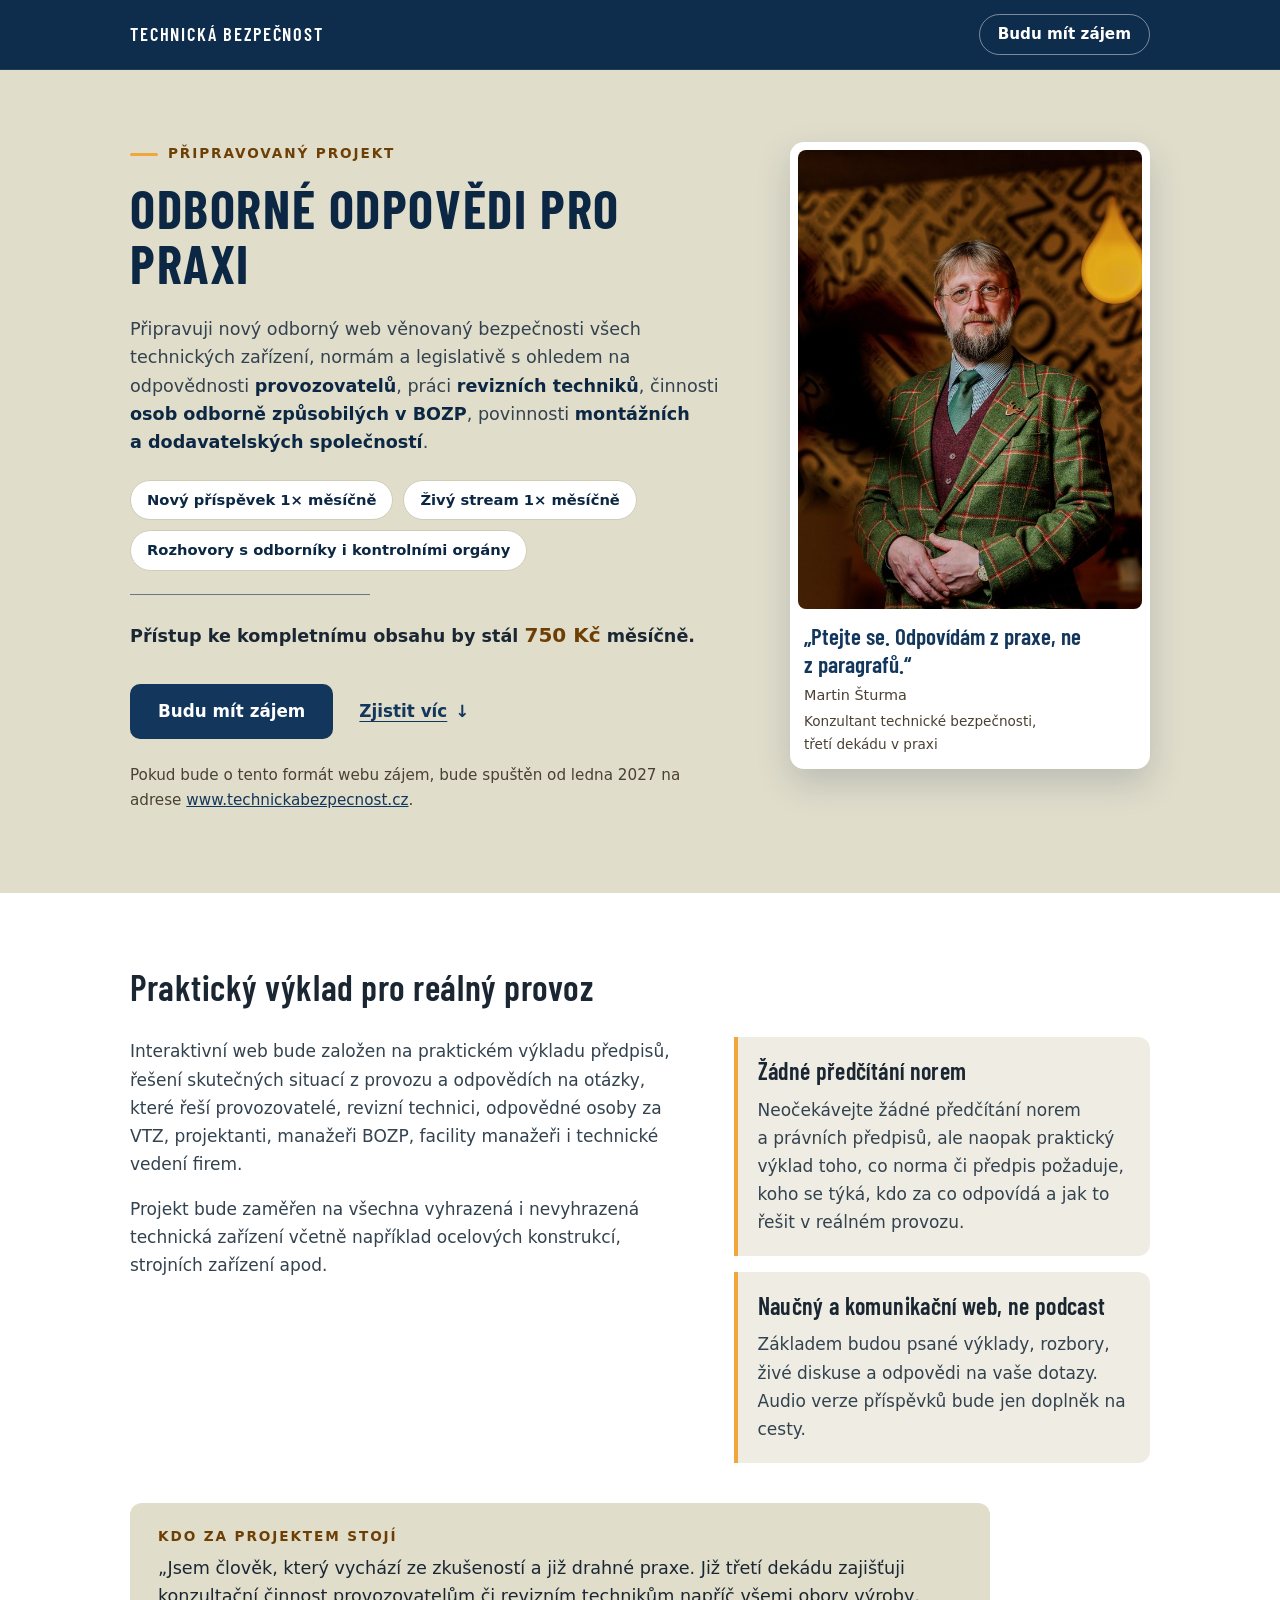
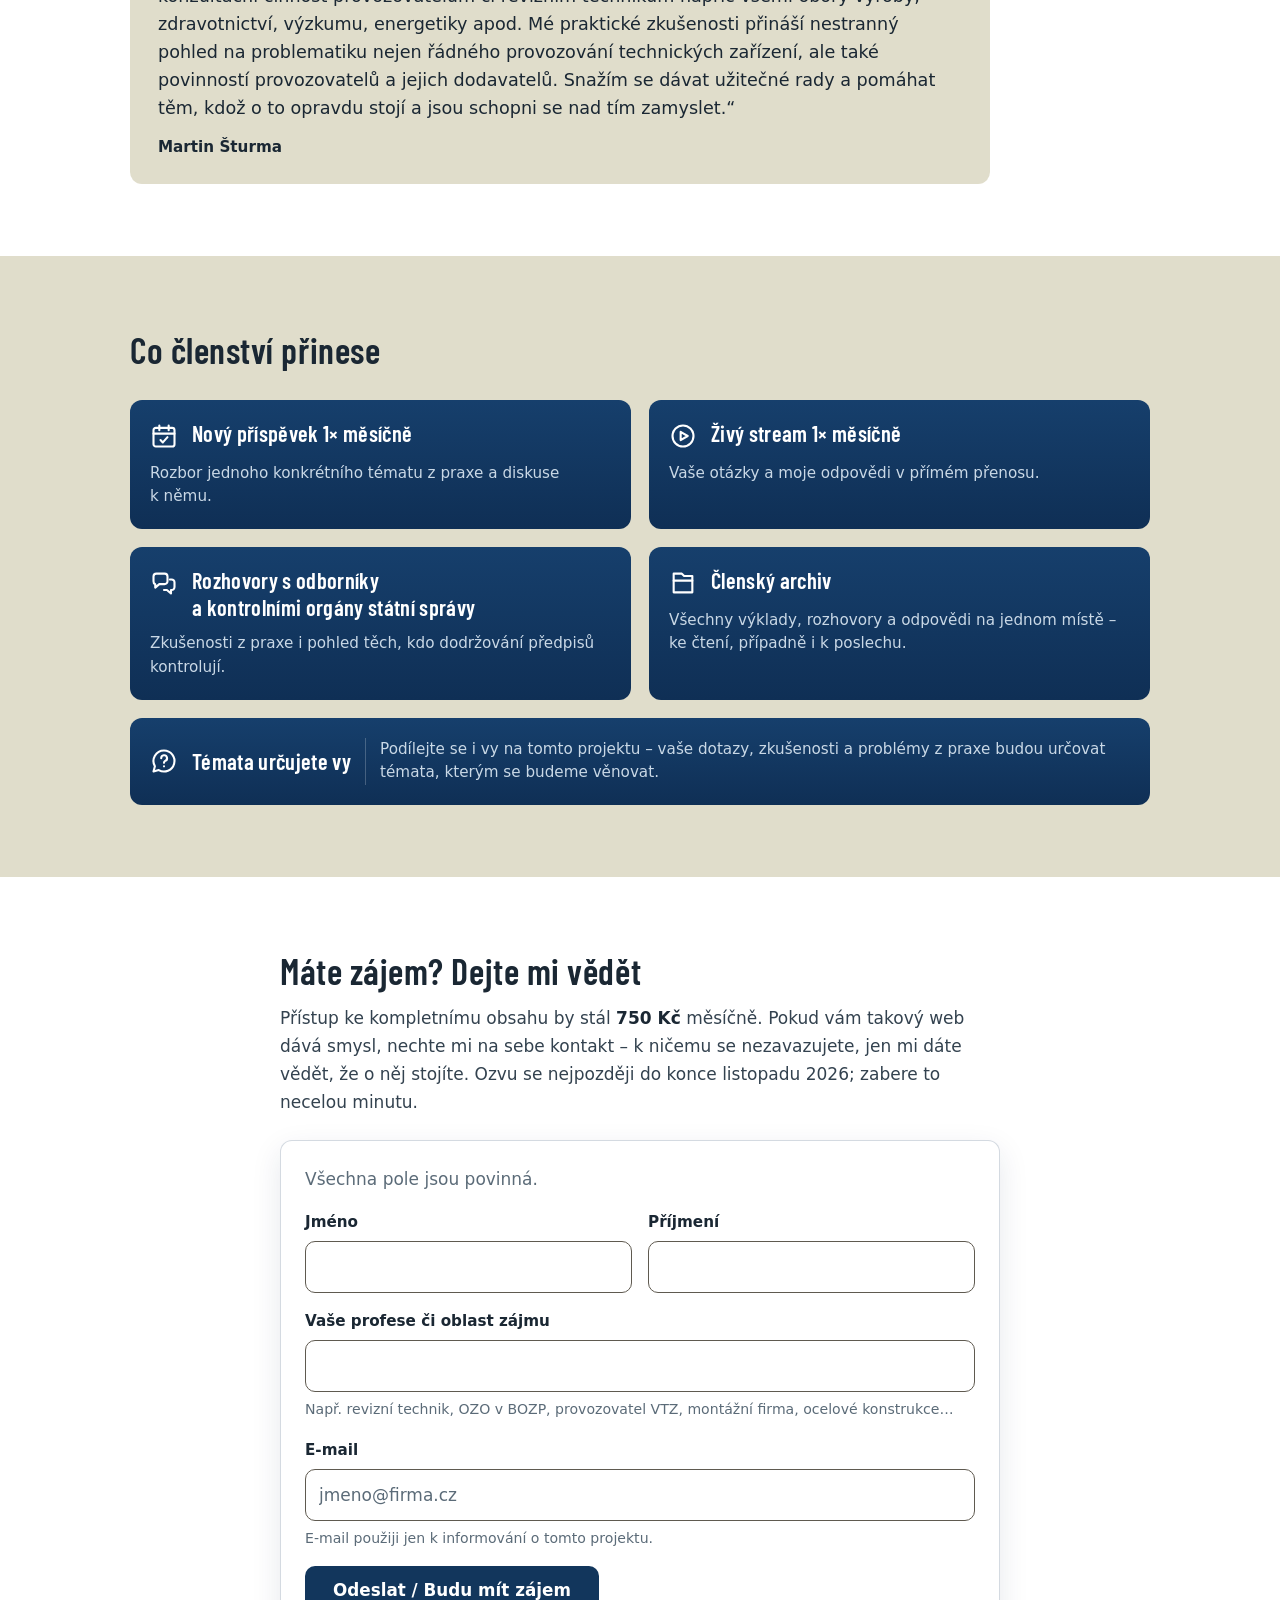
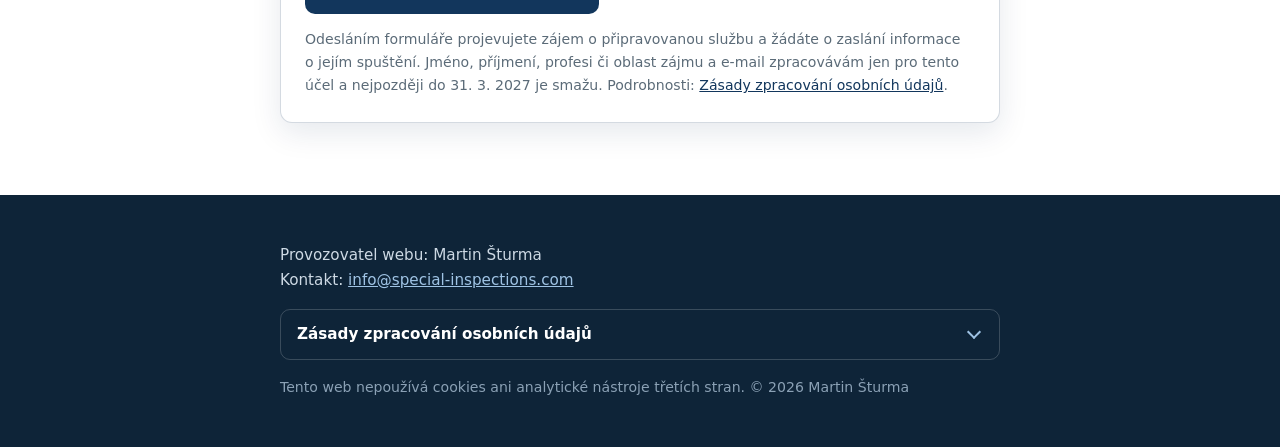
==== commit 05d201f1: "Nasazovací větev pro Hostinger public_html (generováno z claude/tech-security-landing-vhxx5r @ 30526" ====
--- a/index.html
+++ b/index.html
@@ -99,7 +99,7 @@
         <figcaption>
           <p class="hero-motto">„Ptejte se. Odpovídám z&nbsp;praxe, ne z&nbsp;paragrafů.“</p>
           <p class="hero-author">Martin Šturma</p>
-          <p class="hero-author-role">[doplnit reference]</p>
+          <p class="hero-author-role">Konzultant technické bezpečnosti, třetí&nbsp;dekádu&nbsp;v&nbsp;praxi</p>
         </figcaption>
       </figure>
     </div>
@@ -123,6 +123,14 @@
             <p>Základem budou psané výklady, rozbory, živé diskuse a&nbsp;odpovědi na vaše dotazy. Audio verze příspěvků bude jen doplněk na cesty.</p>
           </div>
         </div>
+      </div>
+
+      <div class="autor" id="autor">
+        <h3 class="autor-label">Kdo za projektem stojí</h3>
+        <blockquote class="autor-quote">
+          <p>„Jsem člověk, který vychází ze zkušeností a&nbsp;již drahné praxe. Již třetí dekádu zajišťuji konzultační činnost provozovatelům či revizním technikům napříč všemi obory výroby, zdravotnictví, výzkumu, energetiky apod. Mé praktické zkušenosti přináší nestranný pohled na problematiku nejen řádného provozování technických zařízení, ale také povinností provozovatelů a&nbsp;jejich dodavatelů. Snažím se dávat užitečné rady a&nbsp;pomáhat těm, kdož o&nbsp;to opravdu stojí a&nbsp;jsou schopni se nad tím zamyslet.“</p>
+        </blockquote>
+        <p class="autor-podpis"><strong>Martin&nbsp;Šturma</strong></p>
       </div>
     </div>
   </section>
@@ -222,11 +230,11 @@
 
 <footer class="site-footer">
   <div class="container narrow">
-    <p class="footer-owner">Provozovatel: Martin Šturma · Kontakt: [doplňte e-mail]</p>
+    <p class="footer-owner">Provozovatel webu: Martin&nbsp;Šturma<br>Kontakt: <a href="mailto:info@special-inspections.com">info@special-inspections.com</a></p>
     <details id="zasady" class="privacy">
       <summary>Zásady zpracování osobních údajů</summary>
       <div class="privacy-body">
-        <p id="zasady-text"><strong>Správce:</strong> Martin Šturma, fyzická osoba připravující projekt Technická bezpečnost, e-mail: [doplňte e-mail].</p>
+        <p id="zasady-text"><strong>Správce:</strong> Martin&nbsp;Šturma, provozovatel projektu Technická bezpečnost, e-mail: <a href="mailto:info@special-inspections.com">info@special-inspections.com</a>. Zásady píšu v&nbsp;první osobě&nbsp;– „já“ níže tedy vždy znamená správce.</p>
         <p><strong>Jaké údaje a&nbsp;proč:</strong> Pokud vyplníte registrační formulář zájemce, zpracovávám vaše jméno, příjmení, profesi či oblast zájmu a&nbsp;e-mailovou adresu, a&nbsp;to výhradně za účelem vyhodnocení zájmu o&nbsp;připravovanou službu a&nbsp;zaslání informace o&nbsp;jejím spuštění (nejpozději do konce listopadu 2026). Právním základem je provedení opatření před uzavřením smlouvy na vaši žádost (čl.&nbsp;6 odst.&nbsp;1 písm.&nbsp;b) GDPR). Poskytnutí údajů je dobrovolné; bez nich vám však informaci o&nbsp;spuštění nebudu moci zaslat.</p>
         <p><strong>Doba uložení:</strong> Údaje uchovám do odeslání informace o&nbsp;rozhodnutí o&nbsp;spuštění či nespuštění služby a&nbsp;poté po přiměřenou dobu pro vyřízení případných navazujících žádostí, nejpozději do 31.&nbsp;3.&nbsp;2027. Poté je smažu. Pokud se ke spuštěné službě zaregistrujete, budou vaše údaje dále zpracovávány v&nbsp;rámci smluvního vztahu, o&nbsp;čemž budete samostatně informováni.</p>
         <p><strong>Komu údaje předávám:</strong> Nikomu, s&nbsp;výjimkou poskytovatele webhostingu, na jehož serverech data technicky leží (zpracovatel). Údaje nepředávám mimo EU/EHP a&nbsp;nevyužívám je k&nbsp;automatizovanému rozhodování ani profilování. Server poskytovatele může z&nbsp;bezpečnostních důvodů krátkodobě zaznamenávat IP adresy v&nbsp;provozních lozích.</p>
@@ -234,7 +242,7 @@
         <p><strong>Vaše práva:</strong> Máte právo na přístup ke svým údajům, jejich opravu či výmaz, omezení zpracování, přenositelnost a&nbsp;právo vznést námitku. Stačí napsat na výše uvedený e-mail. Máte rovněž právo podat stížnost u&nbsp;Úřadu pro ochranu osobních údajů (<a href="https://uoou.gov.cz">uoou.gov.cz</a>).</p>
       </div>
     </details>
-    <p class="footer-meta">Tento web nepoužívá cookies ani analytické nástroje třetích stran. © 2026 Technická bezpečnost</p>
+    <p class="footer-meta">Tento web nepoužívá cookies ani analytické nástroje třetích stran. © 2026 Martin&nbsp;Šturma</p>
   </div>
 </footer>
 
--- a/assets/style.css
+++ b/assets/style.css
@@ -493,7 +493,7 @@
   display: grid;
   grid-template-columns: minmax(0, 1.15fr) minmax(0, 0.85fr);
   gap: 40px;
-  align-items: center;
+  align-items: start;
 }
 
 .split-text p:last-child { margin-bottom: 0; }
@@ -517,6 +517,45 @@
 }
 
 .callout p { margin: 0; }
+
+/* --- Medailonek autora (v sekci Praktický výklad) ----------- */
+
+.autor {
+  max-width: 860px;               /* citace max. ~80 znaků na řádek */
+  background: var(--c-paper);     /* tmavší než calloty – blok se od nich odliší */
+  border-radius: var(--radius);
+  padding: 24px 28px;
+  margin-top: 40px;
+}
+
+.autor-label {
+  font-family: inherit;
+  font-size: 0.85rem;
+  font-weight: 700;
+  line-height: 1.4;
+  letter-spacing: 0.14em;
+  text-transform: uppercase;
+  color: var(--c-bronze);
+  margin: 0 0 8px;
+}
+
+.autor-quote { margin: 0; }
+
+.autor-quote p {
+  margin: 0;
+  font-size: 1.1rem;
+  line-height: 1.6;
+  color: var(--c-ink);
+  text-wrap: pretty;
+}
+
+.autor-podpis {
+  margin: 12px 0 0;
+  font-size: 0.95rem;
+  color: var(--c-muted-warm);
+}
+
+.autor-podpis strong { color: var(--c-ink); }
 
 /* --- Karty ------------------------------------------------- */
 
@@ -596,7 +635,8 @@
 /* --- Registrace zájemců -------------------------------------- */
 
 .reg-section,
-#detaily {
+#detaily,
+#autor {
   scroll-margin-top: 20px;
 }
 
@@ -742,6 +782,9 @@
 }
 
 .site-footer a { color: #9fc3e4; }
+
+/* E-mailová adresa se nesmí dělit na spojovníku */
+a[href^="mailto:"] { white-space: nowrap; }
 .site-footer a:hover { color: #c9dff2; }
 
 .footer-owner { margin-bottom: 16px; }
@@ -815,7 +858,125 @@
   font-size: 1.5rem;
 }
 
-.admin-page .fallback-card { max-width: 960px; }
+.admin-page .fallback-card { max-width: 1100px; }
+
+.admin-head {
+  display: flex;
+  justify-content: space-between;
+  align-items: flex-end;
+  gap: 16px;
+  flex-wrap: wrap;
+  margin-bottom: 20px;
+}
+
+.admin-head h1 { margin: 0; }
+
+.admin-eyebrow {
+  margin: 0 0 6px;
+  font-size: 0.78rem;
+  font-weight: 700;
+  letter-spacing: 0.12em;
+  text-transform: uppercase;
+  color: var(--c-bronze);
+}
+
+.admin-tools {
+  display: flex;
+  gap: 10px;
+  flex-wrap: wrap;
+}
+
+.admin-meta {
+  color: var(--c-muted);
+  font-size: 0.92rem;
+  margin: 0 0 8px;
+}
+
+.admin-section { margin-top: 28px; }
+
+.admin-section h2 {
+  font-size: 1.2rem;
+  margin: 0 0 12px;
+}
+
+.admin-tablehead {
+  display: flex;
+  justify-content: space-between;
+  align-items: center;
+  gap: 12px;
+  flex-wrap: wrap;
+  margin-bottom: 12px;
+}
+
+.admin-tablehead h2 { margin: 0; }
+
+.admin-tablehead .count {
+  color: var(--c-muted);
+  font-weight: 400;
+  font-size: 0.95rem;
+}
+
+.admin-search {
+  display: flex;
+  gap: 8px;
+  align-items: center;
+  flex-wrap: wrap;
+}
+
+.admin-search input {
+  padding: 9px 12px;
+  border: 1px solid var(--c-line-strong);
+  border-radius: 6px;
+  font: inherit;
+  min-width: 250px;
+}
+
+.admin-search .btn { padding: 9px 14px; }
+
+.login-page .fallback-card { max-width: 440px; }
+
+.login-form {
+  display: grid;
+  gap: 10px;
+  margin-top: 18px;
+}
+
+.login-form label { font-weight: 600; }
+
+.login-form input {
+  padding: 12px 14px;
+  font: inherit;
+  font-size: 1.1rem;
+  border: 1px solid var(--c-line-strong);
+  border-radius: 6px;
+}
+
+.login-form .btn { justify-self: start; }
+
+.login-error {
+  color: #8b1e1e;
+  font-weight: 600;
+  margin: 0;
+}
+
+.logout-form { display: inline; }
+
+.admin-page table.weeks { width: auto; }
+
+.weeks th {
+  font-weight: 500;
+  color: var(--c-muted-warm);
+}
+
+.weeks td.num {
+  text-align: right;
+  font-weight: 700;
+  color: var(--c-primary);
+}
+
+.weeks svg { display: block; }
+
+.weeks rect { fill: var(--c-primary); }
 
 .stat-row {
   display: flex;
@@ -895,8 +1056,6 @@
   .hero-portrait figcaption { padding: 0; }
 
   .hero-motto { font-size: 1.25rem; margin-bottom: 2px; }
-
-  .hero-author-role { display: none; }
 }
 
 @media (max-width: 640px) {
@@ -912,6 +1071,13 @@
   .hero-actions { margin: 24px 0 16px; gap: 14px; }
   .header-cta { white-space: nowrap; }
   .reg-card { padding: 20px 16px; }
+  .autor { padding: 20px; margin-top: 28px; }
+  .admin-page .fallback-card { padding: 24px 18px; }
+  .stat { flex-basis: calc(50% - 7px); padding: 12px 10px; }
+  .stat strong { font-size: 1.4rem; }
+  .admin-page table.weeks { width: 100%; }
+  .weeks td.bar { width: 100%; }
+  .weeks svg { width: 100%; height: 14px; }
   .field-grid { grid-template-columns: 1fr; gap: 0; }
   .btn { width: 100%; text-align: center; }
   .header-cta { padding: 10px 16px; font-size: 0.9rem; }
@@ -954,7 +1120,7 @@
 
   /* Prohlížeče pozadí netisknou – tmavé karty a patička musí mít
      tmavý text a obrys */
-  .card, .site-footer, .callout {
+  .card, .site-footer, .callout, .autor {
     background: none;
     border: 1px solid #000;
   }
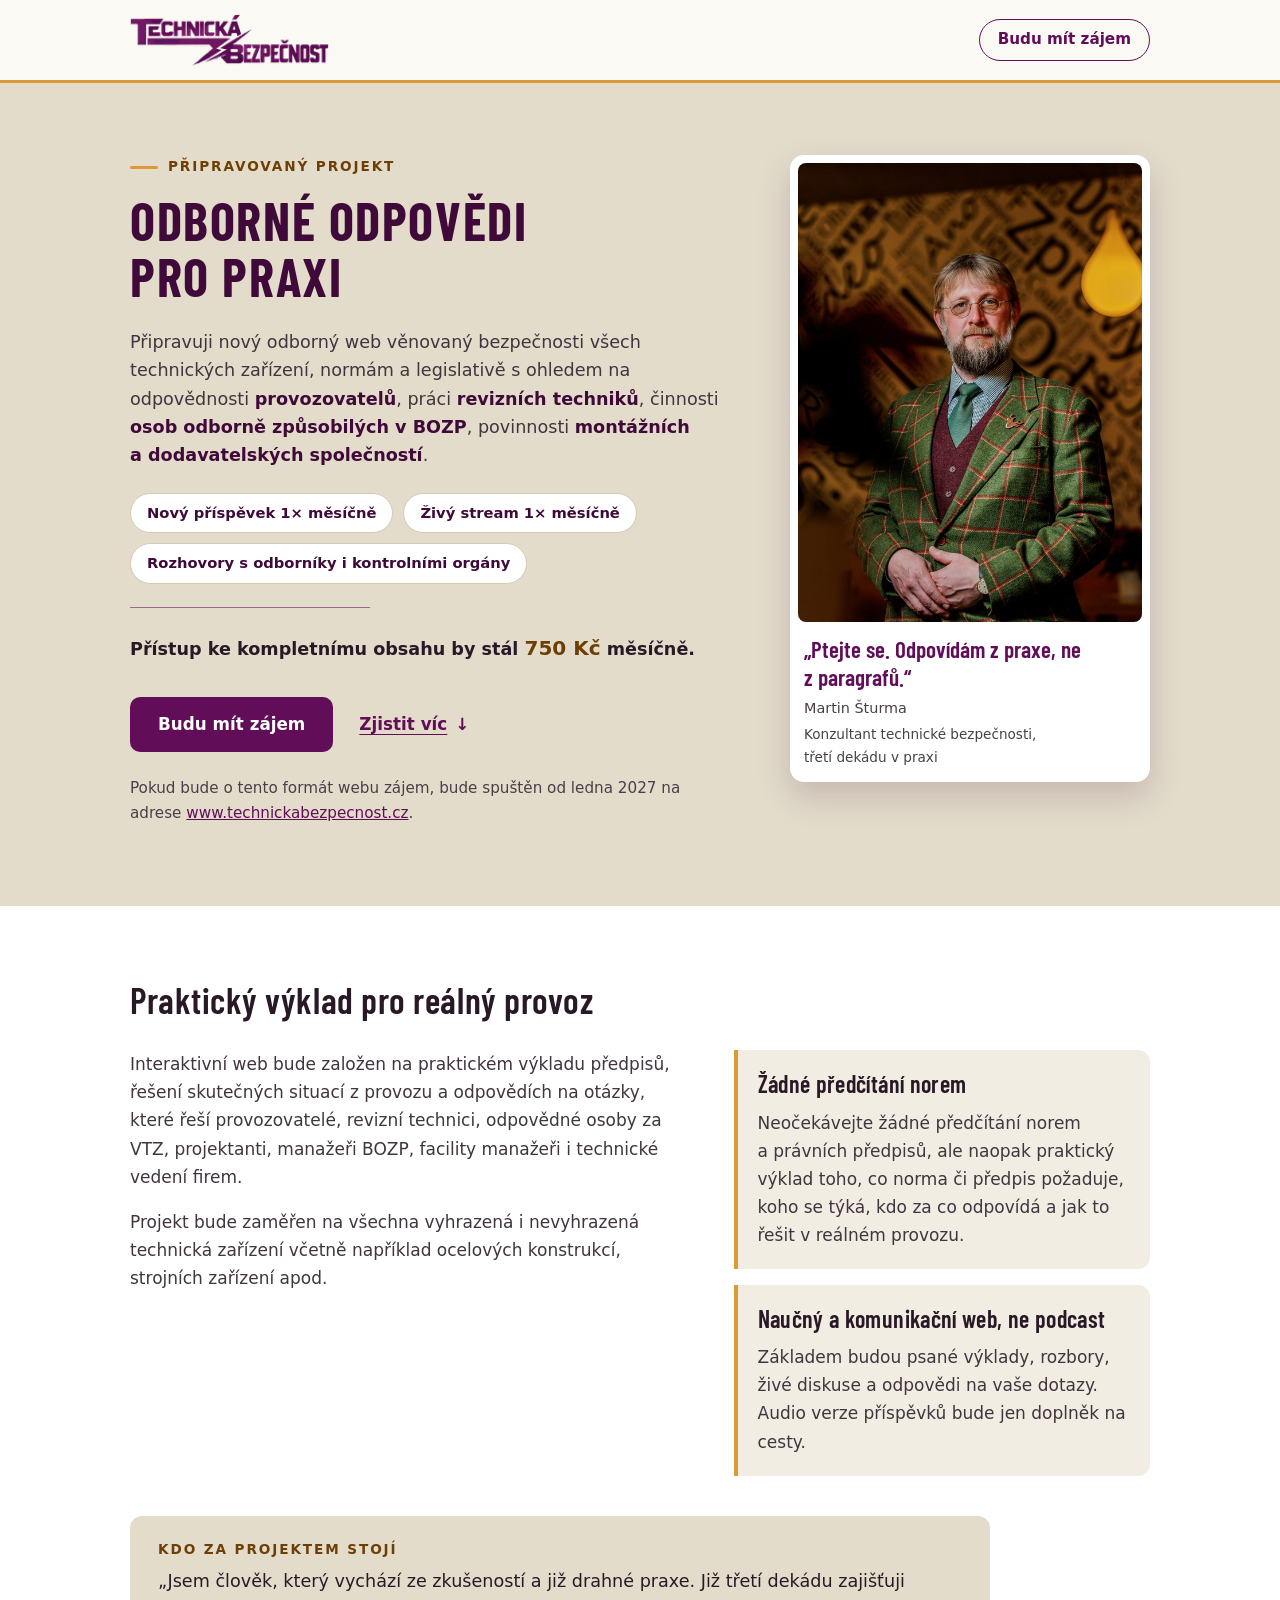
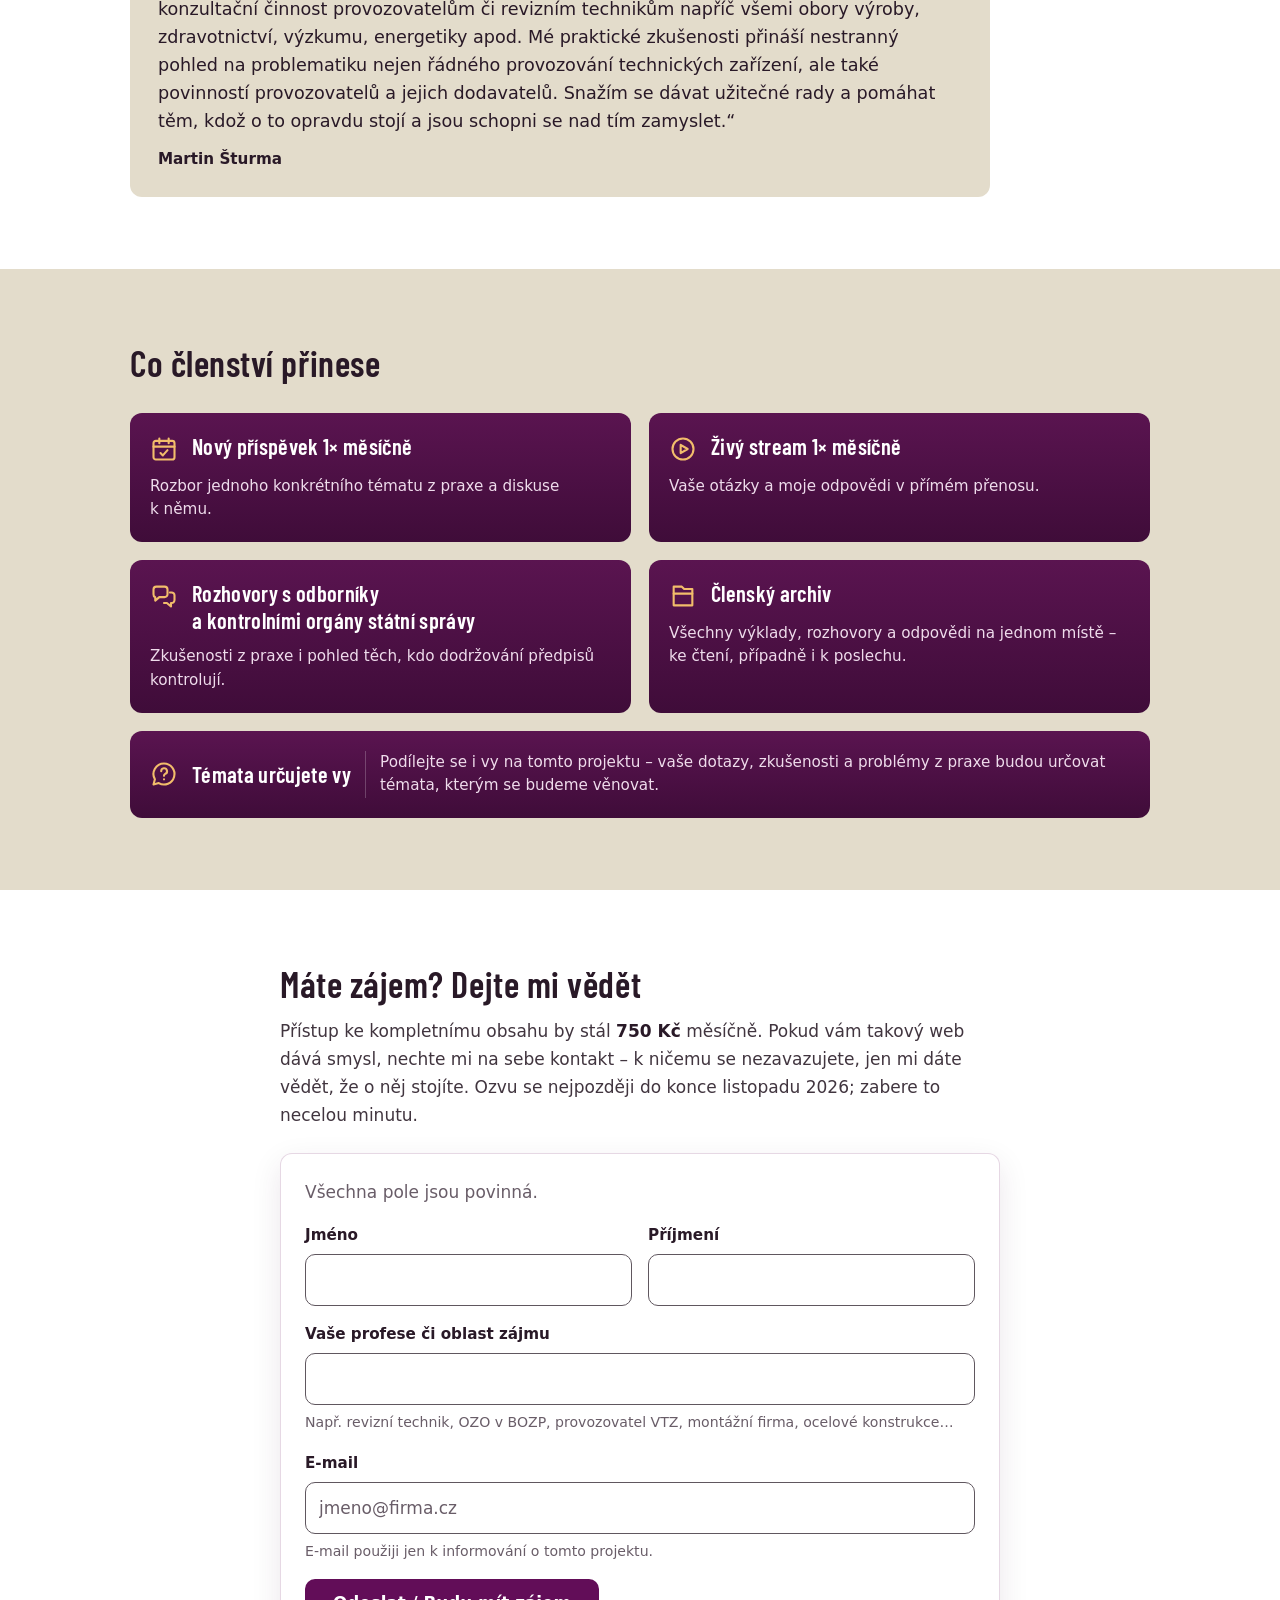
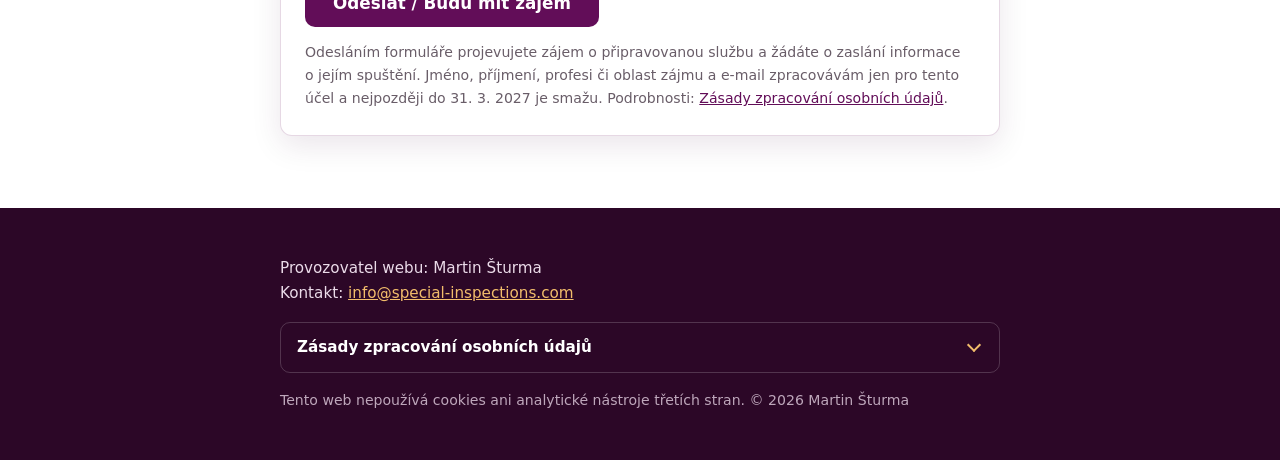
==== commit cfa08f69: "Nasazovací větev pro Hostinger public_html (generováno z claude/tech-security-landing-vhxx5r @ e21be" ====
--- a/index.html
+++ b/index.html
@@ -9,22 +9,23 @@
 <meta property="og:title" content="Technická bezpečnost – odborné odpovědi pro praxi">
 <meta property="og:description" content="Připravovaný odborný web: praktický výklad předpisů pro provozovatele, revizní techniky, OZO v BOZP i montážní a dodavatelské firmy. Každý měsíc nový příspěvek a živý stream. Zapojte se.">
 <meta property="og:url" content="https://www.technickabezpecnost.cz/">
-<meta property="og:image" content="https://www.technickabezpecnost.cz/assets/og-image.jpg">
+<link rel="canonical" href="https://www.technickabezpecnost.cz/">
+<meta property="og:image" content="https://www.technickabezpecnost.cz/assets/og-image.jpg?v=ef8f98a871">
 <meta property="og:image:width" content="1200">
 <meta property="og:image:height" content="630">
 <meta property="og:locale" content="cs_CZ">
-<meta name="theme-color" content="#0e2c4c">
-<link rel="icon" href="favicon.svg" type="image/svg+xml">
-<link rel="apple-touch-icon" href="assets/apple-touch-icon.png">
-<link rel="stylesheet" href="assets/style.css">
-<script src="assets/app.js" defer></script>
+<meta name="theme-color" content="#fbf9f3">
+<link rel="icon" href="favicon.svg?v=76b13a1f3c" type="image/svg+xml">
+<link rel="apple-touch-icon" href="assets/apple-touch-icon.png?v=cfec4875be">
+<link rel="stylesheet" href="assets/style.css?v=5b36a19b47">
+<script src="assets/app.js?v=5d4a7ba763" defer></script>
 </head>
 <body>
 <a class="skip-link" href="#main">Přeskočit na obsah</a>
 
 <header class="site-header">
   <div class="container header-row">
-    <p class="brand">Technická bezpečnost</p>
+    <p class="brand"><a href="./" aria-current="page"><img src="assets/logo.png?v=bac8e49f09" srcset="assets/logo.png?v=bac8e49f09 1x, assets/logo@2x.png?v=81b80e8ae8 2x" width="210" height="55" alt="Technická bezpečnost"></a></p>
     <a class="header-cta" href="#registrace">Budu mít zájem</a>
   </div>
 </header>
@@ -35,7 +36,7 @@
     <div class="container hero-grid">
       <div class="hero-copy">
         <p class="eyebrow">Připravovaný projekt</p>
-        <h1>Odborné odpovědi pro praxi</h1>
+        <h1>Odborné odpovědi pro&nbsp;praxi</h1>
         <p class="lead">Připravuji nový odborný web věnovaný bezpečnosti všech technických zařízení, normám a&nbsp;legislativě s&nbsp;ohledem na odpovědnosti <strong>provozovatelů</strong>, práci <strong>revizních techniků</strong>, činnosti <strong>osob odborně způsobilých v&nbsp;BOZP</strong>, povinnosti <strong>montážních a&nbsp;dodavatelských společností</strong>.</p>
         <ul class="hero-facts" role="list">
           <li>Nový příspěvek 1×&nbsp;měsíčně</li>
@@ -95,7 +96,7 @@
       </div>
 
       <figure class="hero-portrait">
-        <img src="assets/portret-autor.jpg" srcset="assets/portret-autor-300.jpg 300w, assets/portret-autor.jpg 600w, assets/portret-autor@2x.jpg 1200w" sizes="(max-width: 959px) 72px, 360px" width="600" height="800" alt="Portrét: Martin Šturma" fetchpriority="high">
+        <img src="assets/portret-autor.jpg?v=5fc1814a05" srcset="assets/portret-autor-300.jpg?v=d6c93ab3d2 300w, assets/portret-autor.jpg?v=5fc1814a05 600w, assets/portret-autor@2x.jpg?v=7389825f8e 1200w" sizes="(max-width: 959px) 72px, 360px" width="600" height="800" alt="Portrét: Martin Šturma" fetchpriority="high">
         <figcaption>
           <p class="hero-motto">„Ptejte se. Odpovídám z&nbsp;praxe, ne z&nbsp;paragrafů.“</p>
           <p class="hero-author">Martin Šturma</p>
--- a/assets/style.css
+++ b/assets/style.css
@@ -42,37 +42,63 @@
 }
 
 :root {
-  --c-primary: #12365c;
-  --c-primary-dark: #0c2743;
-  --c-hero-top: #0e2c4c;
-  --c-accent: #f0a63c;
-  --c-ink: #1a2733;
-  --c-body: #33424f;
-  --c-muted: #5b6b78;
+  /* Paleta od nového loga (mats/, scripts/make-logo.py): švestka loga
+     #620d58 (307°), celá tmavá řada drží stejný odstín. Logo je
+     jednobarevné – jantar je doplňkový teplý akcent (komplementární ke
+     švestce, výstražné značení), ne barva z loga. */
+  --c-primary: #620d58;
+  --c-primary-dark: #3f0a39;
+  --c-accent: #dc9a35;
+  --c-ink: #291927;
+  --c-body: #41353f;
+  --c-muted: #695d68;
   /* „Starý papír“ – jednobarevný podklad pod textem (přání klienta).
-     Odstín je světlejší tón z dodané textury (medián textury = paper-deep).
-     Toto je jediný knoflík pro budoucí ladění barvy; při ztmavení pod
-     paper-deep znovu ověřit kontrast bronzu a muted-warm (README). */
-  --c-paper: #e0ddcb;
-  --c-paper-deep: #cfcdb8;
-  --c-paper-light: #efede3;
+     Od nového loga o chlup méně olivový (#e0ddcb → #e3dccb), aby se
+     netloukl se švestkou; původní odstín lze vrátit (README). Při ztmavení
+     pod paper-deep znovu ověřit kontrast bronzu a muted-warm. */
+  --c-paper: #e3dccb;
+  --c-paper-deep: #d3cab4;
+  --c-paper-light: #f1ede2;
   --c-bronze: #6e3f05;       /* akcentní text na papíru (>= 6:1) */
-  --c-muted-warm: #4a4034;   /* tlumený text na papíru (>= 7:1) */
+  --c-muted-warm: #4a3f49;   /* tlumený text na papíru (>= 7:1) */
   --c-bg: #ffffff;
   --c-bg-soft: var(--c-paper-light);
-  --c-line: #d6d3c2;
+  --c-line: #dad1bf;
   /* Rámečky ovládacích prvků musí mít kontrast >= 3:1 (WCAG 1.4.11)
      na bílé i na papíru; světlá --c-line je jen pro dekorativní okraje. */
-  --c-line-strong: #5f5a50;
+  --c-line-strong: #60575f;
   --c-ok: #1e7d43;
   --c-ok-bg: #ecf7f0;
   --c-err: #b3261e;
   --c-err-bg: #fdecea;
-  --c-footer-bg: #0e2438;
-  --c-footer-text: #cdd9e4;
+  --c-footer-bg: #2c0727;
+  --c-footer-text: #ebdbe9;
+  --c-footer-link: #f2bd6b;
+  --c-footer-link-hover: #f8d8a4;
+  --c-footer-meta: #bea7bb;
+  --c-footer-line: rgba(255, 255, 255, 0.18);
+  /* Hlavička s logem */
+  --c-header-bg: #fbf9f3;
+  --c-header-line: var(--c-accent);
+  --c-header-cta: var(--c-primary);
+  --c-header-cta-line: var(--c-primary);
+  --c-header-cta-hover-bg: var(--c-primary);
+  --c-header-cta-hover: #fff;
+  --c-focus-header: var(--c-primary);      /* focus kroužek na hlavičce */
+  --c-focus-dark: #ffffff;        /* focus kroužek na tmavé patičce */
+  /* Karty „Co členství přinese“ */
+  --c-card-from: #5a1450;
+  --c-card-to: #3f0c39;
+  --c-card-text: #efdcec;
+  --c-card-icon: #f2bd6b;         /* ikony karet – světlý jantar (doplňkový akcent) */
+  --c-card-divider: rgba(255, 255, 255, 0.22);
+  /* Linky a rámečky v barvě značky */
+  --c-rule: rgba(98, 13, 88, 0.55);
+  --c-frame: rgba(98, 13, 88, 0.16);
+  --c-shadow-rgb: 63, 10, 57;
   --radius: 12px;
-  --shadow: 0 10px 30px rgba(14, 44, 76, 0.10);
-  --focus: #12365c;
+  --shadow: 0 10px 30px rgba(var(--c-shadow-rgb), 0.10);
+  --focus: var(--c-primary);
 }
 
 * { box-sizing: border-box; }
@@ -132,16 +158,25 @@
   z-index: 100;
 }
 
+.skip-link:hover,
+.skip-link:focus {
+  color: #fff;
+}
+
+.skip-link:hover { background: var(--c-primary-dark); }
+
 .skip-link:focus {
   left: 0;
-  outline-color: #f2bd6b;
+  /* vyjíždí přes světlou hlavičku */
+  outline-color: var(--c-primary-dark);
 }
 
 /* --- Hlavička ----------------------------------------------- */
 
 .site-header {
-  background: var(--c-hero-top);
-  border-bottom: 1px solid rgba(255, 255, 255, 0.08);
+  background: var(--c-header-bg);
+  /* jantarová linka – oddělí světlou hlavičku od papíru („hlava“ stránky) */
+  border-bottom: 3px solid var(--c-header-line);
 }
 
 .header-row {
@@ -152,35 +187,49 @@
   padding-bottom: 14px;
 }
 
+/* Logo (scripts/make-logo.py z podkladu klienta v mats/) */
 .brand {
   margin: 0;
-  color: #fff;
-  font-family: 'Barlow Condensed', 'Arial Narrow', Arial, system-ui, sans-serif;
-  font-weight: 600;
-  letter-spacing: 0.1em;
-  text-transform: uppercase;
-  font-size: 1.15rem;
+  line-height: 0;
+}
+
+.brand img {
+  display: block;
+  height: 52px;
+  width: auto;
+}
+
+/* Logo je odkaz na úvodní stránku (i z administrace a ze stránek po
+   odeslání formuláře bez JS); klikací je jen samotné logo */
+.brand a,
+.fallback-brand a {
+  display: inline-block;
+  vertical-align: top;
 }
 
 .header-cta {
-  color: #fff;
+  color: var(--c-header-cta);
   text-decoration: none;
   font-weight: 600;
   font-size: 0.95rem;
-  border: 1px solid rgba(255, 255, 255, 0.45);
+  border: 1px solid var(--c-header-cta-line);
   border-radius: 999px;
   padding: 7px 18px;
+  white-space: nowrap;
 }
 
 .header-cta:hover {
-  color: #fff;
-  background: rgba(255, 255, 255, 0.12);
-}
-
-/* Na tmavé hlavičce a patičce musí být focus kroužek světlý */
-.site-header :focus-visible,
+  color: var(--c-header-cta-hover);
+  background: var(--c-header-cta-hover-bg);
+}
+
+/* Focus kroužek musí být vidět i na hlavičce a tmavé patičce */
+.site-header :focus-visible {
+  outline-color: var(--c-focus-header);
+}
+
 .site-footer :focus-visible {
-  outline-color: #f2bd6b;
+  outline-color: var(--c-focus-dark);
 }
 
 /* --- Hero: text vlevo, portrét autora vpravo ----------------- */
@@ -268,7 +317,7 @@
   width: 240px;
   max-width: 50%;
   height: 1px;
-  background: rgba(18, 54, 92, 0.6);
+  background: var(--c-rule);
 }
 
 .hero-facts li {
@@ -308,7 +357,7 @@
   background: #fff;
   padding: 8px 8px 14px;
   border-radius: 14px;
-  box-shadow: 0 14px 34px rgba(14, 44, 76, 0.18);
+  box-shadow: 0 14px 34px rgba(var(--c-shadow-rgb), 0.18);
 }
 
 .hero-portrait img {
@@ -375,7 +424,7 @@
    kartě, ne na obalu – sbalený panel tak má skutečně nulovou výšku) */
 .hero-reg {
   background: #fff;
-  border: 1px solid rgba(18, 54, 92, 0.18);
+  border: 1px solid var(--c-frame);
   border-radius: var(--radius);
   box-shadow: var(--shadow);
   padding: 20px;
@@ -394,6 +443,11 @@
 a[data-vyber][aria-expanded="true"].btn-primary {
   background: var(--c-primary-dark);
   box-shadow: 0 0 0 3px var(--c-paper), 0 0 0 5px var(--c-primary-dark);
+}
+
+/* Fokus na rozbaleném CTA: obrys vně tmavého prstence, aby byl odlišitelný */
+a[data-vyber][aria-expanded="true"].btn-primary:focus-visible {
+  outline-offset: 7px;
 }
 
 /* Po odpovědi zmizí CTA i formulář v hero */
@@ -579,7 +633,7 @@
   column-gap: 14px;
   align-items: start;
   align-content: start;
-  background: linear-gradient(180deg, #163f6c, #0f2f55);
+  background: linear-gradient(180deg, var(--c-card-from), var(--c-card-to));
   border-radius: var(--radius);
   padding: 20px;
 }
@@ -587,7 +641,7 @@
 .card-icon {
   width: 28px;
   height: 28px;
-  color: #fff;
+  color: var(--c-card-icon);
   margin-top: 2px;
 }
 
@@ -608,7 +662,7 @@
   margin: 12px 0 0;
   font-size: 0.95rem;
   line-height: 1.55;
-  color: #c9d8e6;
+  color: var(--c-card-text);
 }
 
 /* Široká závěrečná karta přes celý řádek – čte se jako banner */
@@ -628,7 +682,7 @@
     grid-column: 3;
     margin: 0;
     padding-left: 14px;
-    border-left: 1px solid rgba(255, 255, 255, 0.22);
+    border-left: 1px solid var(--c-card-divider);
   }
 }
 
@@ -653,7 +707,7 @@
 
 .reg-card {
   background: var(--c-bg);
-  border: 1px solid rgba(18, 54, 92, 0.18);
+  border: 1px solid var(--c-frame);
   border-radius: var(--radius);
   box-shadow: var(--shadow);
   padding: 24px;
@@ -781,16 +835,16 @@
   font-size: 0.95rem;
 }
 
-.site-footer a { color: #9fc3e4; }
+.site-footer a { color: var(--c-footer-link); }
 
 /* E-mailová adresa se nesmí dělit na spojovníku */
 a[href^="mailto:"] { white-space: nowrap; }
-.site-footer a:hover { color: #c9dff2; }
+.site-footer a:hover { color: var(--c-footer-link-hover); }
 
 .footer-owner { margin-bottom: 16px; }
 
 .privacy {
-  border: 1px solid rgba(255, 255, 255, 0.18);
+  border: 1px solid var(--c-footer-line);
   border-radius: 10px;
   padding: 0;
   margin-bottom: 16px;
@@ -814,8 +868,8 @@
   top: 50%;
   width: 8px;
   height: 8px;
-  border-right: 2px solid #9fc3e4;
-  border-bottom: 2px solid #9fc3e4;
+  border-right: 2px solid var(--c-footer-link);
+  border-bottom: 2px solid var(--c-footer-link);
   transform: translateY(-70%) rotate(45deg);
   transition: transform 0.2s ease;
 }
@@ -833,7 +887,7 @@
 
 .footer-meta {
   margin: 0;
-  color: #8ba1b5;
+  color: var(--c-footer-meta);
   font-size: 0.88rem;
 }
 
@@ -858,7 +912,22 @@
   font-size: 1.5rem;
 }
 
+.fallback-brand {
+  max-width: 640px;
+  margin: 0 auto 20px;
+  line-height: 0;
+}
+
+.fallback-brand img {
+  display: block;
+  height: 44px;
+  width: auto;
+}
+
+.admin-page .fallback-brand,
 .admin-page .fallback-card { max-width: 1100px; }
+
+.login-page .fallback-brand { max-width: 440px; }
 
 .admin-head {
   display: flex;
@@ -1081,10 +1150,13 @@
   .field-grid { grid-template-columns: 1fr; gap: 0; }
   .btn { width: 100%; text-align: center; }
   .header-cta { padding: 10px 16px; font-size: 0.9rem; }
+  .brand img { height: 44px; }
+  .header-row { gap: 12px; }
 }
 
 @media (max-width: 360px) {
-  .brand { font-size: 1rem; letter-spacing: 0.06em; }
+  .brand img { height: 36px; }
+  .header-cta { padding: 9px 12px; font-size: 0.85rem; }
 }
 
 /* --- Omezený pohyb ----------------------------------------- */
@@ -1102,8 +1174,14 @@
 /* --- Tisk --------------------------------------------------- */
 
 @media print {
-  .site-header, .hero-actions, .header-cta, .reg-section, .skip-link {
+  .hero-actions, .header-cta, .reg-section, .skip-link {
     display: none;
+  }
+
+  /* Logo zůstává i na výtisku (obrázky se tisknou vždy) */
+  .site-header {
+    background: none;
+    border-bottom: 1px solid #000;
   }
 
   body { color: #000; }
@@ -1129,4 +1207,6 @@
   .privacy summary, .privacy-body strong, .footer-meta { color: #000; }
 
   .card-wide p { border-left-color: #000; }
-}
+
+  .privacy summary::after { border-color: #000; }
+}
